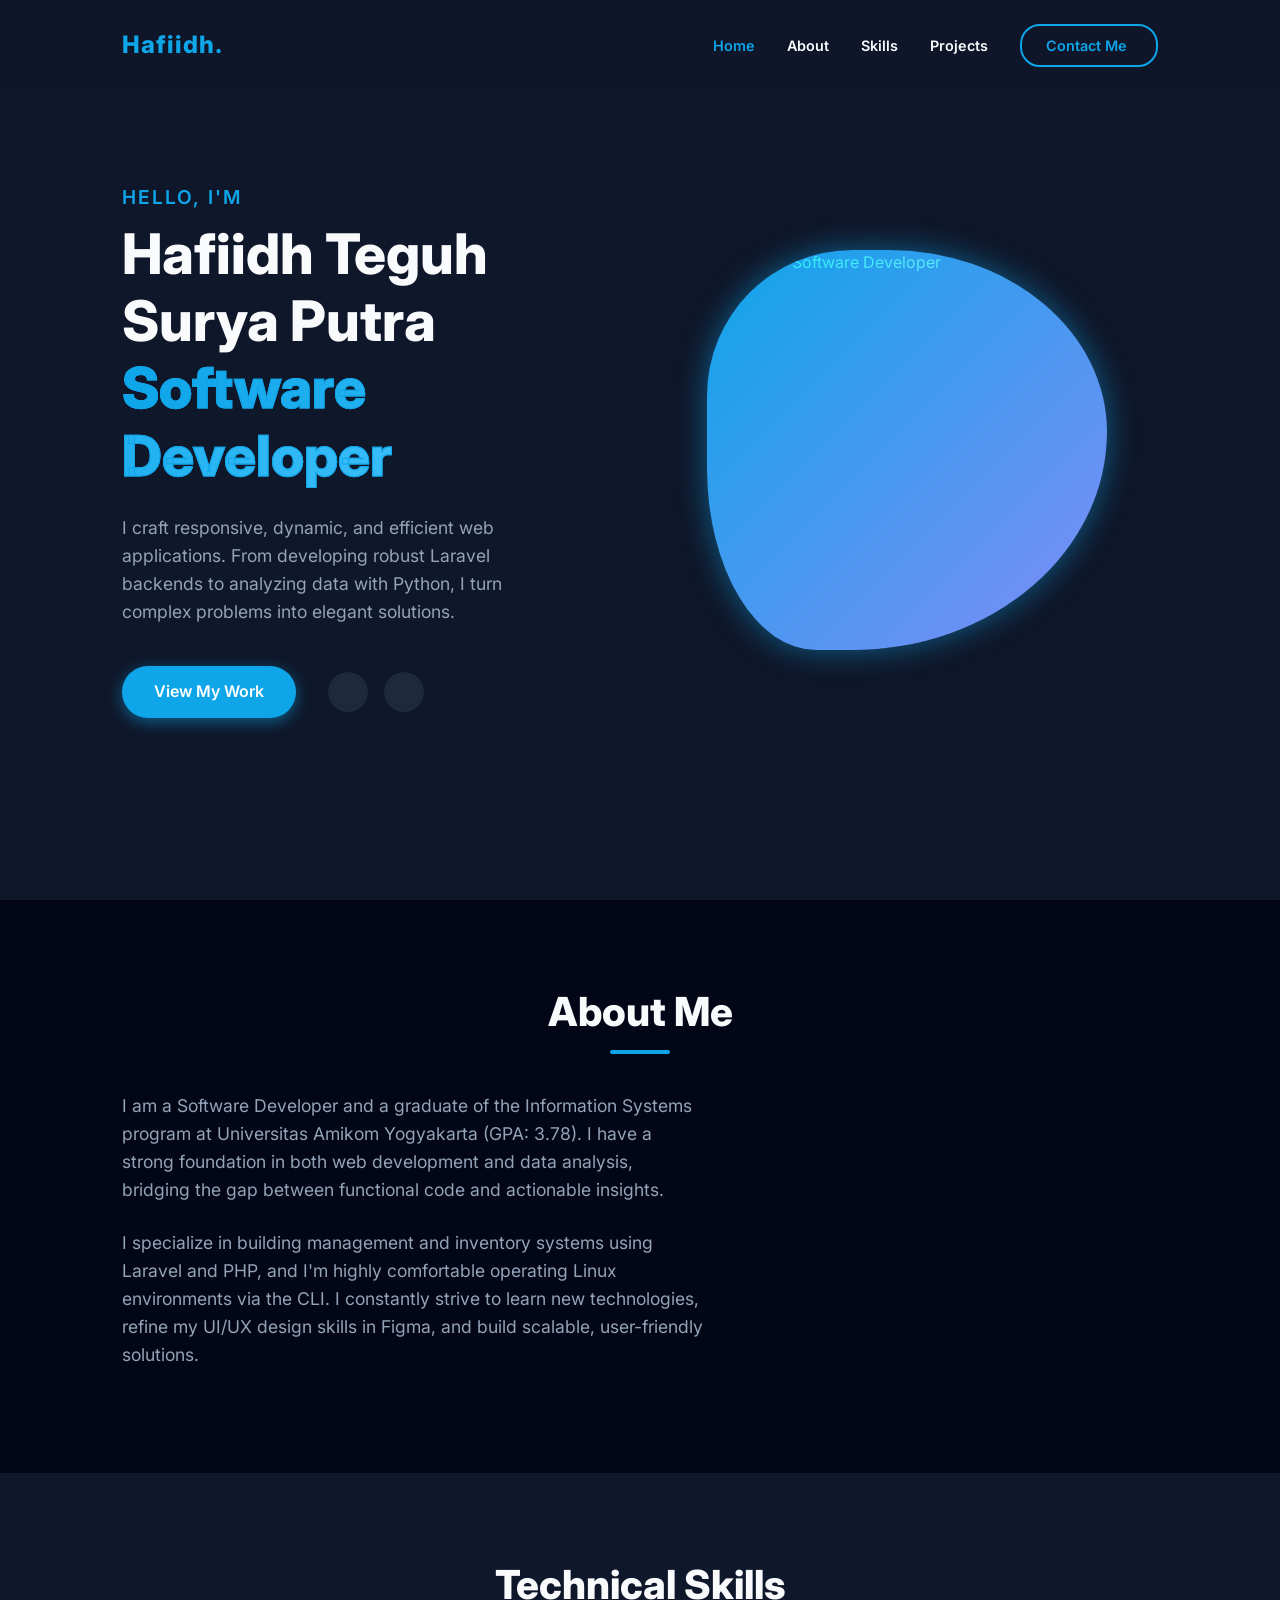
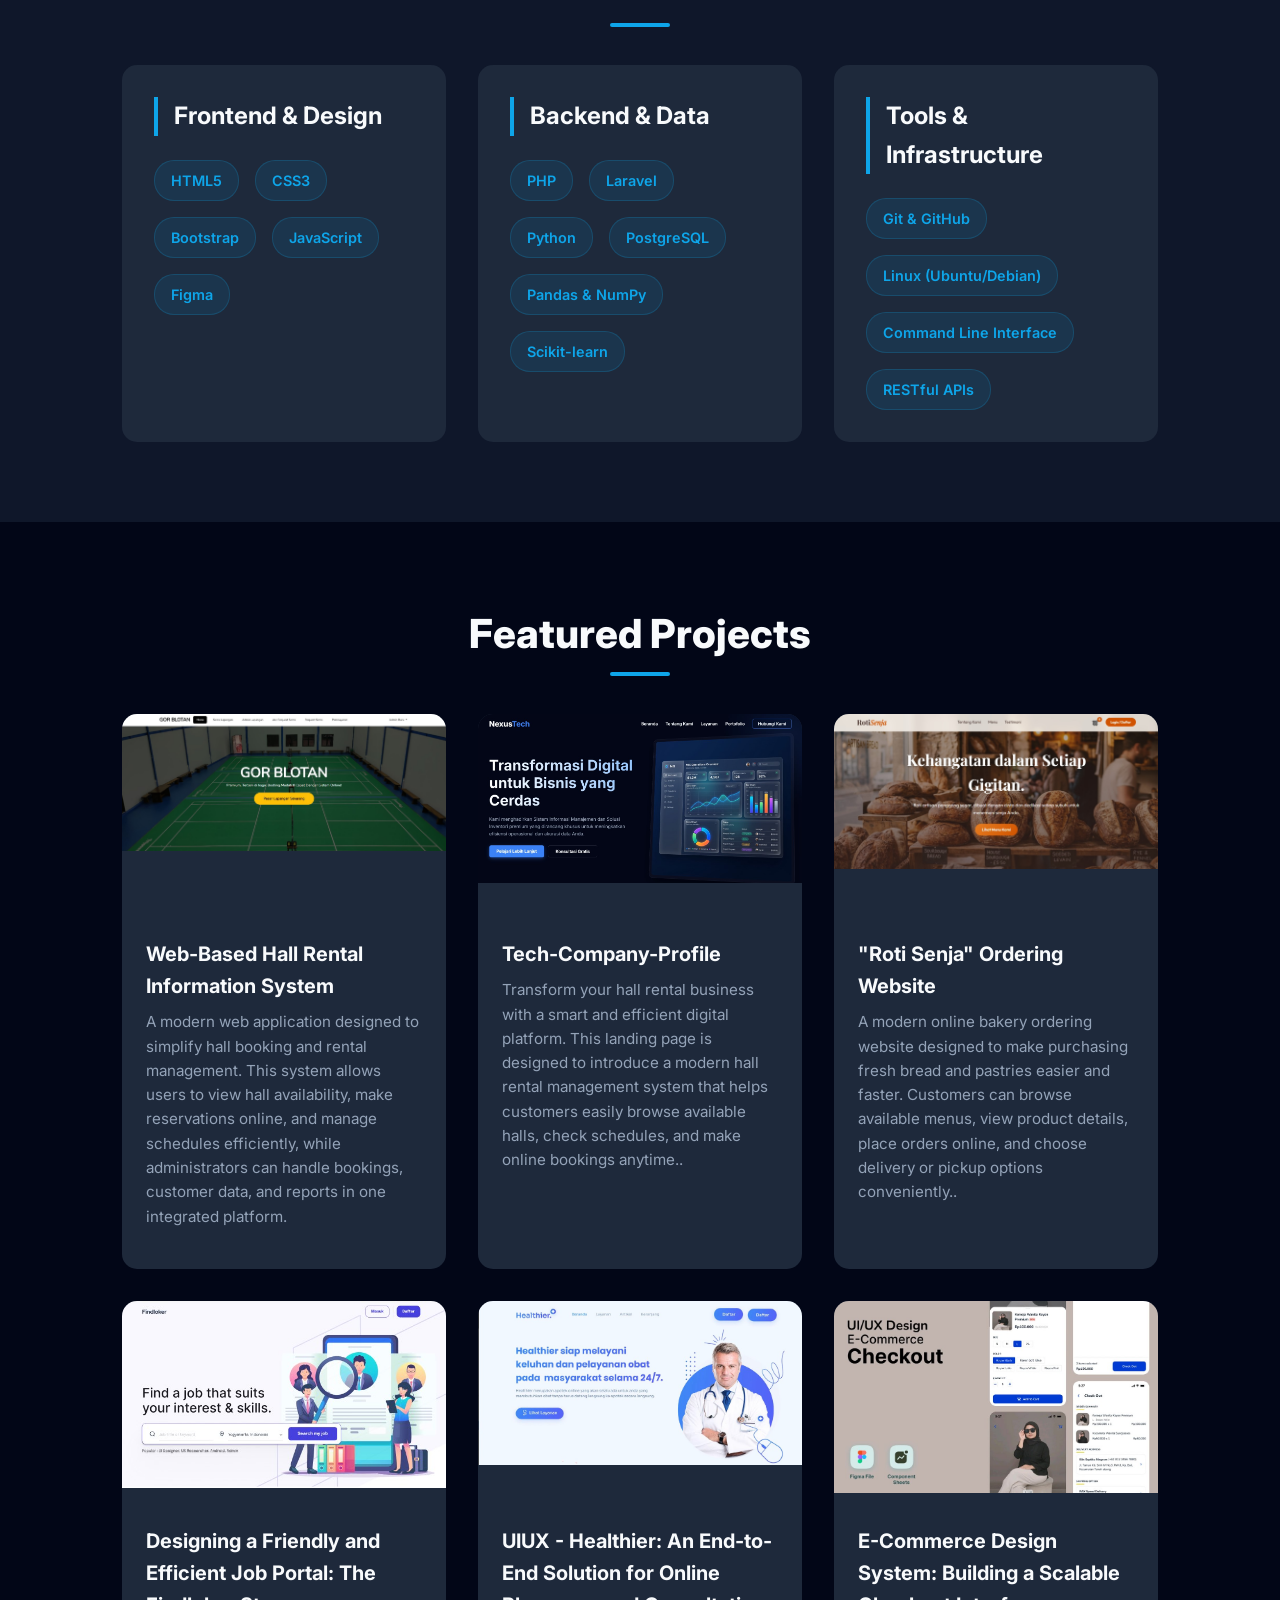
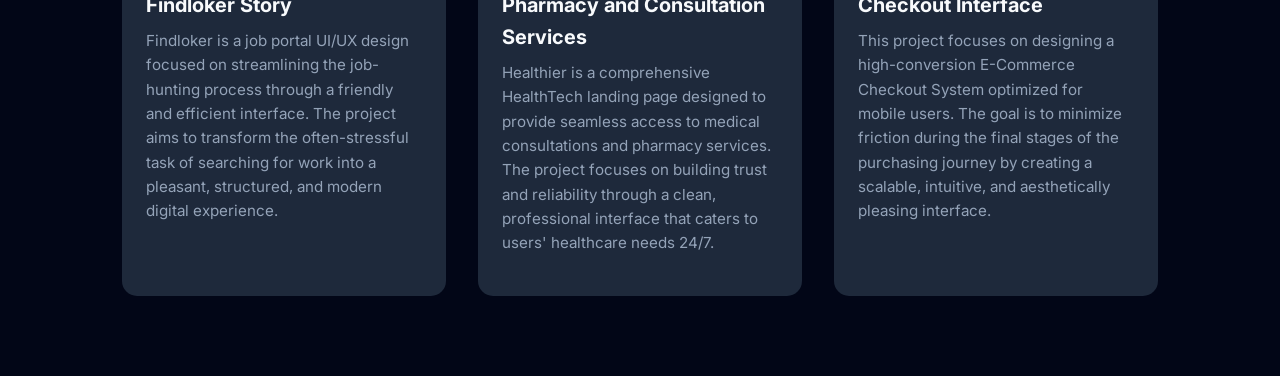
==== index.html @ dd293463 "Initial commit" ====
<!DOCTYPE html>
<html lang="en">
<head>
    <meta charset="UTF-8">
    <meta name="viewport" content="width=device-width, initial-scale=1.0">
    <title>Hafiidh Teguh Surya Putra | Software Developer Portfolio</title>
    <meta name="description" content="Portfolio of Hafiidh, a Software Developer specializing in Laravel, Python, and modern web development.">
    <link rel="preconnect" href="https://fonts.googleapis.com">
    <link rel="preconnect" href="https://fonts.gstatic.com" crossorigin>
    <link href="https://fonts.googleapis.com/css2?family=Inter:wght@300;400;600;800&display=swap" rel="stylesheet">
    <link rel="stylesheet" href="style.css">
    <script src="https://kit.fontawesome.com/a076d05399.js" crossorigin="anonymous"></script>
</head>
<body>
    <header class="header">
        <nav class="nav container">
            <a href="#" class="nav-logo">Hafiidh.</a>
            <ul class="nav-menu">
                <li><a href="#home" class="nav-link active">Home</a></li>
                <li><a href="#about" class="nav-link">About</a></li>
                <li><a href="#skills" class="nav-link">Skills</a></li>
                <li><a href="#projects" class="nav-link">Projects</a></li>
                <a href="https://wa.me/6281227630258" target="_blank" class="nav-link btn-contact">
                        Contact Me <i class="fab fa-whatsapp" style="margin-left: 5px;"></i>
                    </a>
            </ul>
        </nav>
    </header>

    <main>
        <section class="hero section" id="home">
            <div class="container hero-container">
                <div class="hero-content">
                    <span class="hero-subtitle">Hello, I'm</span>
                    <h1 class="hero-title">Hafiidh Teguh Surya Putra<br><span class="highlight">Software Developer</span></h1>
                    <p class="hero-description">
                        I craft responsive, dynamic, and efficient web applications. 
                        From developing robust Laravel backends to analyzing data with Python, I turn complex problems into elegant solutions.
                    </p>
                    <div class="hero-cta">
                        <a href="#projects" class="btn btn-primary">View My Work</a>
                        <div class="social-links">
                            <a href="https://github.com/teguh014" target="_blank" aria-label="GitHub"><i class="fab fa-github"></i></a>
                            <a href="#" target="_blank" aria-label="LinkedIn"><i class="fab fa-linkedin"></i></a>
                        </div>
                    </div>
                </div>
                <div class="hero-image">
                    <div class="blob-shape">
                        <img src="https://images.unsplash.com/photo-1549692520-acc6669e2f0c?q=80&w=600&auto=format&fit=crop" alt="Hafiidh - Software Developer" />
                    </div>
                </div>
            </div>
        </section>

        <section class="about section" id="about">
            <div class="container">
                <h2 class="section-title">About Me</h2>
                <div class="about-content">
                    <div class="about-text">
                        <p>
                            I am a Software Developer and a graduate of the Information Systems program at Universitas Amikom Yogyakarta (GPA: 3.78). I have a strong foundation in both web development and data analysis, bridging the gap between functional code and actionable insights.
                        </p>
                        <p>
                            I specialize in building management and inventory systems using Laravel and PHP, and I'm highly comfortable operating Linux environments via the CLI. I constantly strive to learn new technologies, refine my UI/UX design skills in Figma, and build scalable, user-friendly solutions.
                        </p>
                    </div>
                </div>
            </div>
        </section>

        <section class="skills section" id="skills">
            <div class="container">
                <h2 class="section-title">Technical Skills</h2>
                <div class="skills-grid">
                    <div class="skill-category">
                        <h3 class="skill-category-title">Frontend & Design</h3>
                        <div class="skill-items">
                            <span class="skill-tag">HTML5</span>
                            <span class="skill-tag">CSS3</span>
                            <span class="skill-tag">Bootstrap</span>
                            <span class="skill-tag">JavaScript</span>
                            <span class="skill-tag">Figma</span>
                        </div>
                    </div>
                    <div class="skill-category">
                        <h3 class="skill-category-title">Backend & Data</h3>
                        <div class="skill-items">
                            <span class="skill-tag">PHP</span>
                            <span class="skill-tag">Laravel</span>
                            <span class="skill-tag">Python</span>
                            <span class="skill-tag">PostgreSQL</span>
                            <span class="skill-tag">Pandas & NumPy</span>
                            <span class="skill-tag">Scikit-learn</span>
                        </div>
                    </div>
                    <div class="skill-category">
                        <h3 class="skill-category-title">Tools & Infrastructure</h3>
                        <div class="skill-items">
                            <span class="skill-tag">Git & GitHub</span>
                            <span class="skill-tag">Linux (Ubuntu/Debian)</span>
                            <span class="skill-tag">Command Line Interface</span>
                            <span class="skill-tag">RESTful APIs</span>
                        </div>
                    </div>
                </div>
            </div>
        </section>

        <section class="projects section" id="projects">
            <div class="container">
                <h2 class="section-title">Featured Projects</h2>
                <div class="projects-grid">
                    <article class="project-card">
                        <div class="project-img-wrapper">
                            <img src="assets/images/1.jpg" alt="Hafiidh - Web Programmer" />
                            <div class="project-overlay">
                                <a href="https://github.com/teguh014/SewaLapangan.git" target="_blank" class="btn btn-sm btn-outline">GitHub</a>
                            </div>
                        </div>
                        <div class="project-info">
                            <h3 class="project-title">Web-Based Hall Rental Information System</h3>
                            <p class="project-description">A modern web application designed to simplify hall booking and rental management. 
                                This system allows users to view hall availability, make reservations online, and manage schedules efficiently, 
                                while administrators can handle bookings, customer data, and reports in one integrated platform.</p>
                            
                        </div>
                    </article>
                    
                    <article class="project-card">
                        <div class="project-img-wrapper">
                            <img src="assets/images/2.jpg" alt="Hafiidh - Web Programmer" />
                            <div class="project-overlay">
                                <a href="https://github.com/teguh014/tech-company-profile.git" target="_blank" class="btn btn-sm btn-outline">GitHub</a>
                            </div>
                        </div>
                        <div class="project-info">
                            <h3 class="project-title">Tech-Company-Profile </h3>
                            <p class="project-description">Transform your hall rental business with a smart and efficient digital platform. 
                                This landing page is designed to introduce a modern hall rental management system that helps customers easily browse available halls, 
                                check schedules, and make online bookings anytime..</p>
                            
                        </div>
                    </article>

                    <article class="project-card">
                        <div class="project-img-wrapper">
                            <img src="assets/images/3.jpg" alt="Hafiidh - Web Programmer" />
                            <div class="project-overlay">
                                <a href="https://github.com/teguh014/roti-senja.git" target="_blank" class="btn btn-sm btn-outline">GitHub</a>
                            </div>
                        </div>
                        <div class="project-info">
                            <h3 class="project-title">"Roti Senja" Ordering Website</h3>
                            <p class="project-description">A modern online bakery ordering website designed to make purchasing 
                                fresh bread and pastries easier and faster. Customers can browse available menus, view product details, 
                                place orders online, and choose delivery or pickup options conveniently..</p>
                
                        </div>
                    </article>

                    <article class="project-card">
                        <div class="project-img-wrapper">
                            <img src="assets/images/4.jpg" alt="Hafiidh - Web Programmer" />
                            <div class="project-overlay">
                                <a href="https://www.behance.net/gallery/230503171/FINDLOKER-Web-App-UI-KIT/modules/1321354017" target="_blank" class="btn btn-sm btn-outline">BEHANCE</a>
                            </div>
                        </div>
                        <div class="project-info">
                            <h3 class="project-title">Designing a Friendly and Efficient Job Portal: The Findloker Story</h3>
                            <p class="project-description">Findloker is a job portal UI/UX design focused on streamlining the 
                                job-hunting process through a friendly and efficient interface. The project aims to transform 
                                the often-stressful task of searching for work into a pleasant, structured, and modern digital 
                                experience.</p>
                            
                        </div>
                    </article>

                    <article class="project-card">
                        <div class="project-img-wrapper">
                            <img src="assets/images/5.jpg" alt="Hafiidh - Web Programmer" />
                            <div class="project-overlay">
                                <a href="https://www.behance.net/gallery/230504215/HEALTHIER-UI-DESIGN" target="_blank" class="btn btn-sm btn-outline">BEHANCE</a>
                            </div>
                        </div>
                        <div class="project-info">
                            <h3 class="project-title">UIUX - Healthier: An End-to-End Solution for Online Pharmacy and Consultation Services</h3>
                            <p class="project-description">Healthier is a comprehensive HealthTech landing page designed to provide seamless access 
                                to medical consultations and pharmacy services. The project focuses on building trust and reliability through a clean, 
                                professional interface that caters to users' healthcare needs 24/7.</p>
                            
                        </div>
                    </article>

                    <article class="project-card">
                        <div class="project-img-wrapper">
                            <img src="assets/images/6.jpg" alt="Hafiidh - Web Programmer" />
                            <div class="project-overlay">
                                <a href="https://www.behance.net/gallery/192630683/UIUX-Design-E-Commerce-Checkout" target="_blank" class="btn btn-sm btn-outline">BEHANCE</a>
                            </div>
                        </div>
                        <div class="project-info">
                            <h3 class="project-title">E-Commerce Design System: Building a Scalable Checkout Interface</h3>
                            <p class="project-description">This project focuses on designing a high-conversion E-Commerce 
                                Checkout System optimized for mobile users. The goal is to minimize friction during the final
                                stages of the purchasing journey by creating a scalable, intuitive, and aesthetically pleasing 
                                interface.</p>
                            
                        </div>
                    </article>
                </div>
            </div>
        </section>

       
    <script src="script.js"></script>
</body>
</html>
---- style.css ----
/* --- CSS Variables --- */
:root {
    --bg-dark: #0f172a;
    --bg-darker: #020617;
    --bg-card: #1e293b;
    --text-primary: #f8fafc;
    --text-secondary: #94a3b8;
    --accent-color: #0ea5e9;
    --accent-hover: #0284c7;
    --accent-glow: rgba(14, 165, 233, 0.5);
    
    --font-main: 'Inter', sans-serif;
    
    --transition: all 0.3s ease;
    --container-width: 1100px;
}

/* --- Base Styles --- */
* {
    margin: 0;
    padding: 0;
    box-sizing: border-box;
}

html {
    scroll-behavior: smooth;
}

body {
    font-family: var(--font-main);
    background-color: var(--bg-dark);
    color: var(--text-primary);
    line-height: 1.6;
    overflow-x: hidden;
}

ul {
    list-style: none;
}

a {
    text-decoration: none;
    color: inherit;
    transition: var(--transition);
}

img {
    max-width: 100%;
    height: auto;
    display: block;
}

.container {
    max-width: var(--container-width);
    margin: 0 auto;
    padding: 0 2rem;
}

.section {
    padding: 5rem 0;
}

.section-title {
    font-size: 2.5rem;
    font-weight: 800;
    text-align: center;
    margin-bottom: 3rem;
    position: relative;
}

.section-title::after {
    content: '';
    position: absolute;
    bottom: -10px;
    left: 50%;
    transform: translateX(-50%);
    width: 60px;
    height: 4px;
    background-color: var(--accent-color);
    border-radius: 2px;
}

/* --- Buttons --- */
.btn {
    display: inline-block;
    padding: 0.8rem 2rem;
    border-radius: 30px;
    font-weight: 600;
    cursor: pointer;
    transition: var(--transition);
    border: none;
    outline: none;
    text-align: center;
}

.btn-primary {
    background-color: var(--accent-color);
    color: #fff;
    box-shadow: 0 4px 15px var(--accent-glow);
}

.btn-primary:hover {
    background-color: var(--accent-hover);
    transform: translateY(-2px);
    box-shadow: 0 6px 20px var(--accent-glow);
}

.btn-outline {
    background-color: transparent;
    border: 2px solid var(--accent-color);
    color: var(--accent-color);
}

.btn-outline:hover {
    background-color: var(--accent-color);
    color: #fff;
}

.btn-block {
    display: block;
    width: 100%;
}

/* --- Header & Navigation --- */
.header {
    position: fixed;
    top: 0;
    left: 0;
    width: 100%;
    background-color: rgba(15, 23, 42, 0.8);
    backdrop-filter: blur(10px);
    -webkit-backdrop-filter: blur(10px);
    z-index: 1000;
    padding: 1.5rem 0;
    transition: var(--transition);
}

.header.scrolled {
    padding: 1rem 0;
    box-shadow: 0 2px 10px rgba(0,0,0,0.3);
}

.nav {
    display: flex;
    justify-content: space-between;
    align-items: center;
}

.nav-logo {
    font-size: 1.5rem;
    font-weight: 800;
    color: var(--accent-color);
    letter-spacing: 1px;
}

.nav-menu {
    display: flex;
    gap: 2rem;
    align-items: center;
}

.nav-link {
    font-weight: 600;
    font-size: 0.9rem;
    position: relative;
}

.nav-link:hover, .nav-link.active {
    color: var(--accent-color);
}

.btn-contact {
    padding: 0.5rem 1.5rem;
    border: 2px solid var(--accent-color);
    border-radius: 20px;
    color: var(--accent-color);
}

.btn-contact:hover {
    background-color: var(--accent-color);
    color: #fff;
}

/* --- Hero Section --- */
.hero {
    min-height: 100vh;
    display: flex;
    align-items: center;
    padding-top: 5rem;
}

.hero-container {
    display: grid;
    grid-template-columns: 1fr 1fr;
    gap: 2rem;
    align-items: center;
}

.hero-subtitle {
    color: var(--accent-color);
    font-weight: 600;
    font-size: 1.2rem;
    letter-spacing: 2px;
    text-transform: uppercase;
    display: block;
    margin-bottom: 0.5rem;
}

.hero-title {
    font-size: 3.5rem;
    font-weight: 800;
    line-height: 1.2;
    margin-bottom: 1.5rem;
}

.hero-title .highlight {
    color: transparent;
    -webkit-text-stroke: 1px var(--accent-color);
    background: linear-gradient(90deg, var(--accent-color), #38bdf8);
    -webkit-background-clip: text;
    background-clip: text;
}

.hero-description {
    color: var(--text-secondary);
    font-size: 1.1rem;
    margin-bottom: 2.5rem;
    max-width: 450px;
}

.hero-cta {
    display: flex;
    align-items: center;
    gap: 2rem;
}

.social-links {
    display: flex;
    gap: 1rem;
}

.social-links a {
    display: flex;
    align-items: center;
    justify-content: center;
    width: 40px;
    height: 40px;
    border-radius: 50%;
    background-color: var(--bg-card);
    color: var(--text-primary);
    font-size: 1.2rem;
}

.social-links a:hover {
    background-color: var(--accent-color);
    color: #fff;
    transform: translateY(-3px);
}

.hero-image {
    display: flex;
    justify-content: center;
}

.blob-shape {
    width: 400px;
    height: 400px;
    background: linear-gradient(135deg, var(--accent-color), #818cf8);
    border-radius: 40% 60% 70% 30% / 40% 50% 60% 50%;
    overflow: hidden;
    animation: morph 8s ease-in-out infinite;
    display: flex;
    align-items: center;
    justify-content: center;
    box-shadow: 0 0 30px var(--accent-glow);
}

.blob-shape img {
    width: 100%;
    height: 100%;
    object-fit: cover;
    mix-blend-mode: overlay;
    opacity: 0.8;
}

@keyframes morph {
    0%, 100% {
        border-radius: 40% 60% 70% 30% / 40% 50% 60% 50%;
    }
    34% {
        border-radius: 70% 30% 50% 50% / 30% 30% 70% 70%;
    }
    67% {
        border-radius: 100% 60% 60% 100% / 100% 100% 60% 60%;
    }
}

/* --- About Section --- */
.about {
    background-color: var(--bg-darker);
}

.about-content {
    display: grid;
    grid-template-columns: 3fr 2fr;
    gap: 4rem;
    align-items: center;
}

.about-text p {
    color: var(--text-secondary);
    margin-bottom: 1.5rem;
    font-size: 1.1rem;
}

.about-stats {
    display: flex;
    gap: 2rem;
}

.stat-box {
    background-color: var(--bg-card);
    padding: 2rem;
    border-radius: 15px;
    text-align: center;
    flex: 1;
    border-bottom: 3px solid var(--accent-color);
    transition: var(--transition);
}

.stat-box:hover {
    transform: translateY(-5px);
}

.stat-number {
    font-size: 2.5rem;
    font-weight: 800;
    color: var(--accent-color);
    margin-bottom: 0.5rem;
}

.stat-text {
    color: var(--text-secondary);
    font-weight: 600;
    text-transform: uppercase;
    font-size: 0.85rem;
    letter-spacing: 1px;
}

/* --- Skills Section --- */
.skills-grid {
    display: grid;
    grid-template-columns: repeat(auto-fit, minmax(300px, 1fr));
    gap: 2rem;
}

.skill-category {
    background-color: var(--bg-card);
    padding: 2rem;
    border-radius: 15px;
}

.skill-category-title {
    font-size: 1.5rem;
    margin-bottom: 1.5rem;
    color: var(--text-primary);
    border-left: 4px solid var(--accent-color);
    padding-left: 1rem;
}

.skill-items {
    display: flex;
    flex-wrap: wrap;
    gap: 1rem;
}

.skill-tag {
    background-color: rgba(14, 165, 233, 0.1);
    color: var(--accent-color);
    padding: 0.5rem 1rem;
    border-radius: 20px;
    font-size: 0.9rem;
    font-weight: 600;
    border: 1px solid rgba(14, 165, 233, 0.2);
}

/* --- Projects Section --- */
.projects {
    background-color: var(--bg-darker);
}

.projects-grid {
    display: grid;
    grid-template-columns: repeat(auto-fit, minmax(320px, 1fr));
    gap: 2rem;
}

.project-card {
    background-color: var(--bg-card);
    border-radius: 15px;
    overflow: hidden;
    transition: var(--transition);
}

.project-card:hover {
    transform: translateY(-10px);
    box-shadow: 0 10px 30px rgba(0,0,0,0.5);
}

.project-img-wrapper {
    position: relative;
    height: 200px;
    overflow: hidden;
}

.project-img {
    width: 100%;
    height: 100%;
    object-fit: cover;
    transition: transform 0.5s ease;
}

.project-card:hover .project-img {
    transform: scale(1.1);
}

.project-overlay {
    position: absolute;
    top: 0;
    left: 0;
    width: 100%;
    height: 100%;
    background-color: rgba(15, 23, 42, 0.8);
    display: flex;
    justify-content: center;
    align-items: center;
    gap: 1rem;
    opacity: 0;
    transition: var(--transition);
}

.project-card:hover .project-overlay {
    opacity: 1;
}

.project-info {
    padding: 1.5rem;
}

.project-title {
    font-size: 1.25rem;
    margin-bottom: 0.5rem;
}

.project-description {
    color: var(--text-secondary);
    font-size: 0.95rem;
    margin-bottom: 1rem;
}

.project-tech {
    display: flex;
    gap: 0.5rem;
    flex-wrap: wrap;
}

.project-tech span {
    font-size: 0.8rem;
    color: var(--text-primary);
    background-color: var(--bg-dark);
    padding: 0.2rem 0.6rem;
    border-radius: 4px;
}

/* --- Contact Section --- */
.contact-container {
    display: grid;
    grid-template-columns: 1fr 1.5fr;
    gap: 4rem;
    background-color: var(--bg-card);
    padding: 3rem;
    border-radius: 20px;
}

.contact-text {
    color: var(--text-secondary);
    margin-bottom: 2rem;
    font-size: 1.1rem;
}

.contact-details {
    display: flex;
    flex-direction: column;
    gap: 1.5rem;
}

.contact-item {
    display: flex;
    align-items: center;
    gap: 1rem;
}

.contact-item i {
    font-size: 1.5rem;
    color: var(--accent-color);
    background-color: rgba(14, 165, 233, 0.1);
    padding: 1rem;
    border-radius: 50%;
}

.contact-form {
    display: flex;
    flex-direction: column;
    gap: 1.5rem;
}

.form-group {
    position: relative;
}

.form-control {
    width: 100%;
    padding: 1rem;
    background-color: var(--bg-dark);
    border: 1px solid rgba(255, 255, 255, 0.1);
    border-radius: 8px;
    color: var(--text-primary);
    font-family: var(--font-main);
    font-size: 1rem;
    transition: var(--transition);
}

.form-control:focus {
    outline: none;
    border-color: var(--accent-color);
    box-shadow: 0 0 0 2px rgba(14, 165, 233, 0.2);
}

textarea.form-control {
    resize: vertical;
}

/* --- Footer --- */
.footer {
    background-color: var(--bg-darker);
    padding: 3rem 0;
    border-top: 1px solid rgba(255,255,255,0.05);
}

.footer-content {
    display: flex;
    justify-content: space-between;
    align-items: center;
    margin-bottom: 2rem;
}

.footer-logo {
    font-size: 1.5rem;
    font-weight: 800;
    color: var(--accent-color);
}

.footer-socials {
    display: flex;
    gap: 1rem;
}

.footer-socials a {
    color: var(--text-secondary);
    font-size: 1.2rem;
}

.footer-socials a:hover {
    color: var(--accent-color);
}

.footer-copyright {
    text-align: center;
    color: var(--text-secondary);
    font-size: 0.9rem;
}

/* --- Responsive Design --- */
@media screen and (max-width: 992px) {
    .hero-container, .about-content, .contact-container {
        grid-template-columns: 1fr;
    }
    
    .hero-image {
        grid-row: 1;
        margin-bottom: 2rem;
    }
    
    .blob-shape {
        width: 300px;
        height: 300px;
    }
    
    .hero-title {
        font-size: 3rem;
    }
}

@media screen and (max-width: 768px) {
    .nav-menu {
        display: none; /* In a real app, implement a hamburger menu */
    }
    
    .hero-title {
        font-size: 2.5rem;
    }
    
    .section {
        padding: 4rem 0;
    }
    
    .contact-container {
        padding: 2rem;
    }
}
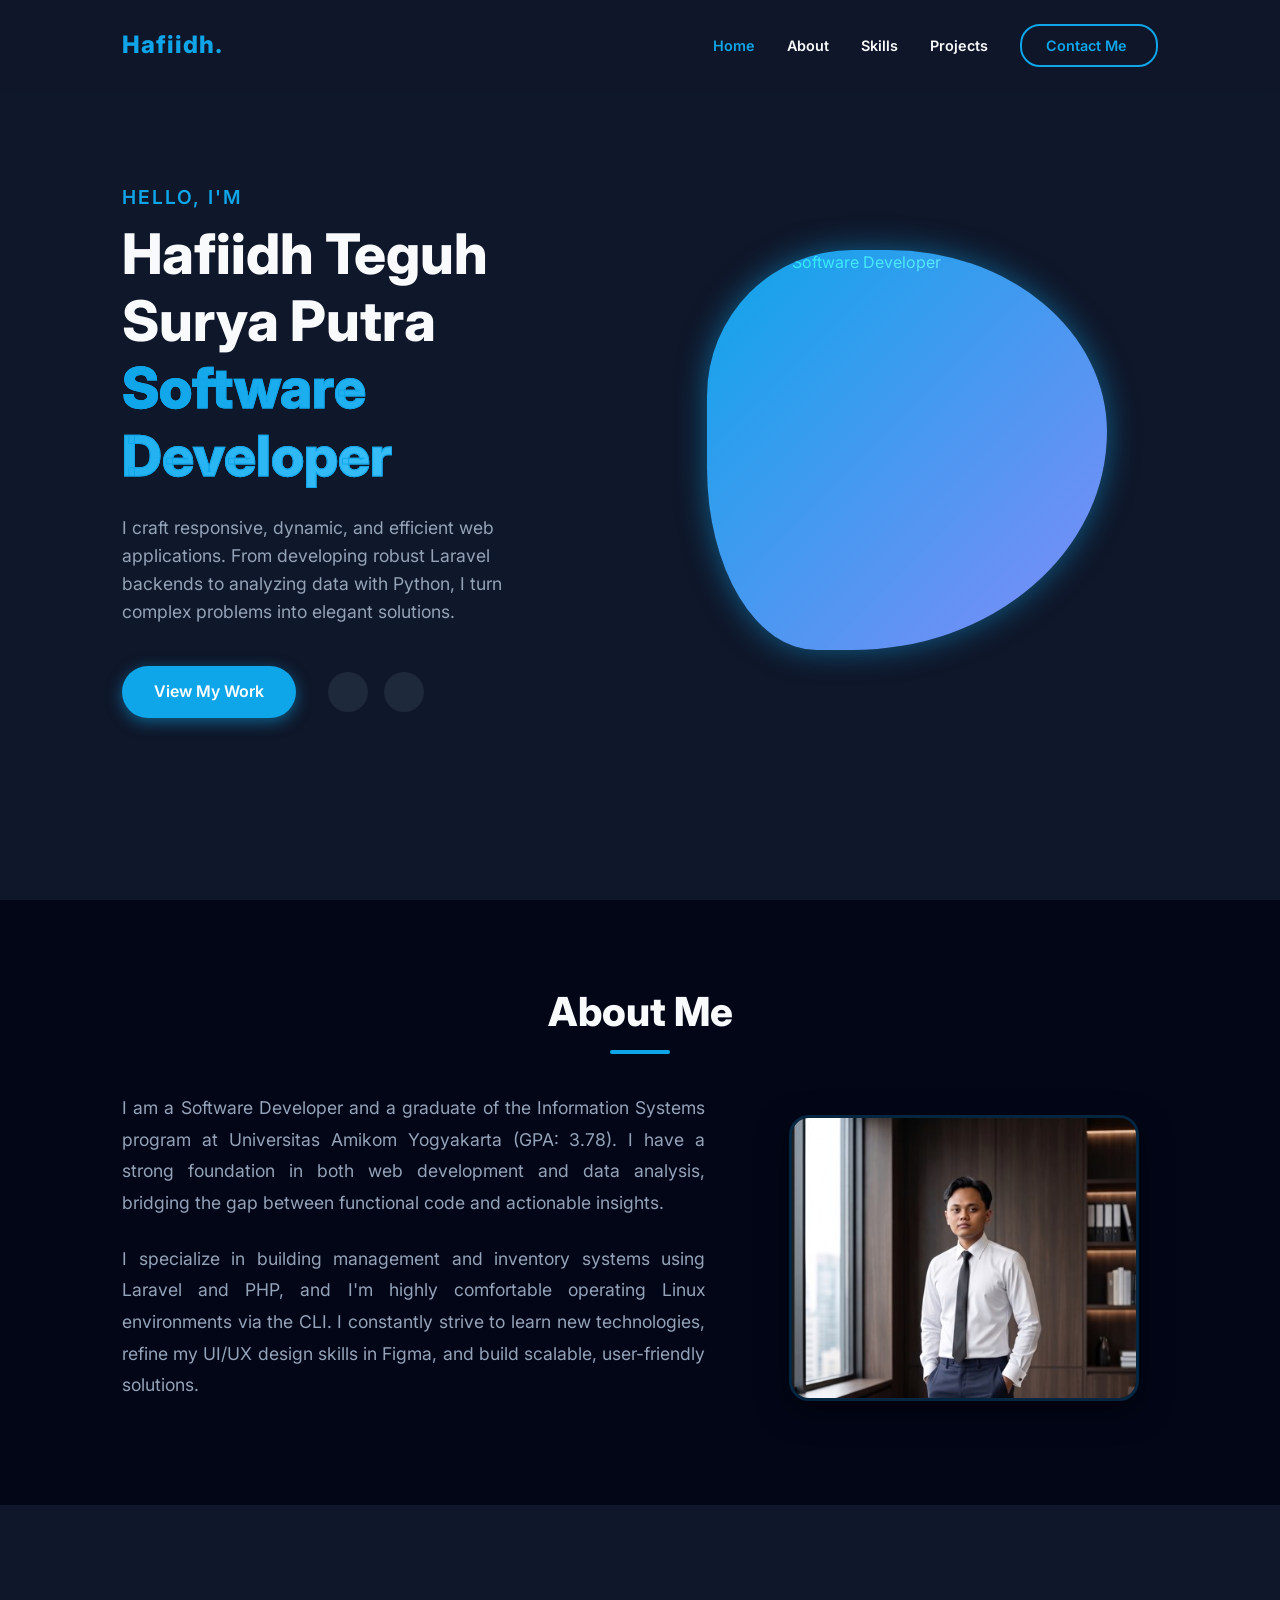
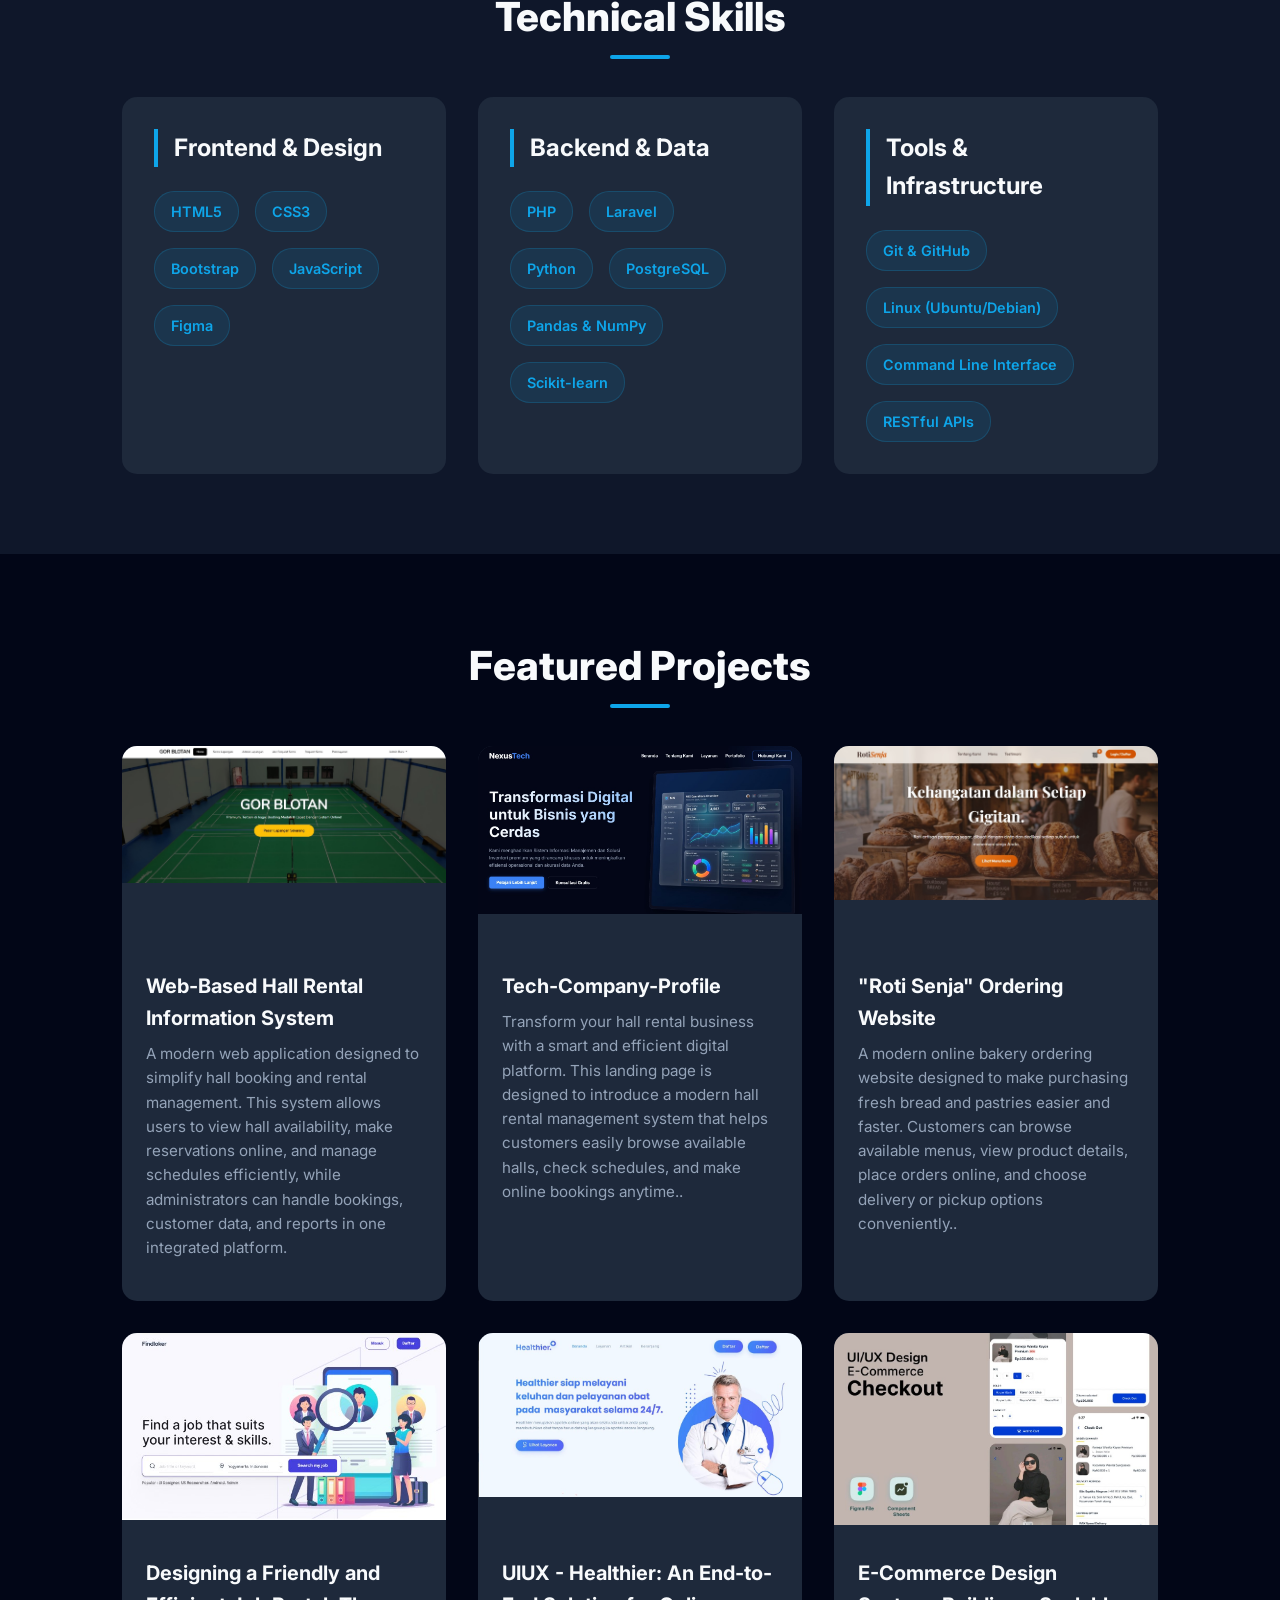
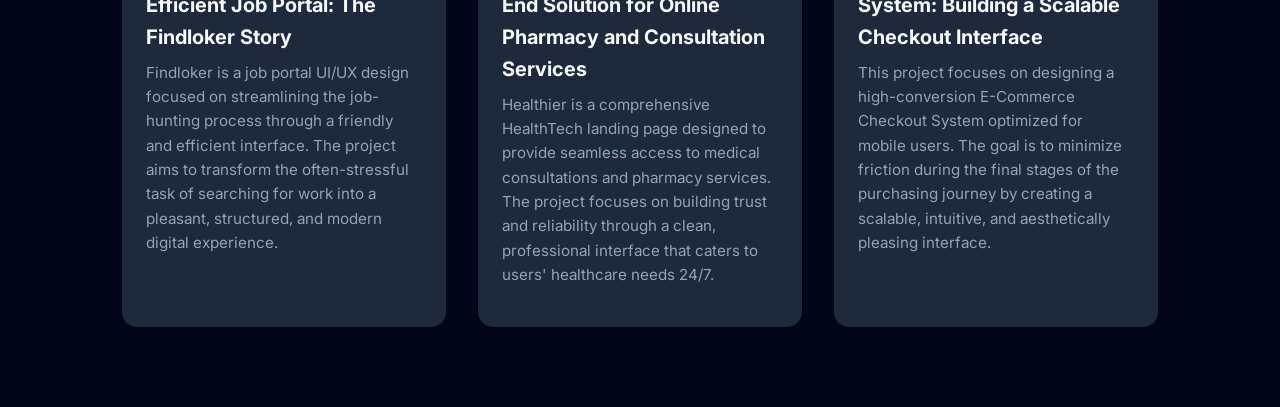
==== commit 1e85fa11: "style: update about me alignment and add photo" ====
--- a/index.html
+++ b/index.html
@@ -65,6 +65,9 @@
                             I specialize in building management and inventory systems using Laravel and PHP, and I'm highly comfortable operating Linux environments via the CLI. I constantly strive to learn new technologies, refine my UI/UX design skills in Figma, and build scalable, user-friendly solutions.
                         </p>
                     </div>
+                    <div class="about-image">
+                        <img src="assets/images/7.jpg" alt="Hafiidh - Web Programmer" class="about-img" />
+                    </div>
                 </div>
             </div>
         </section>
@@ -212,7 +215,21 @@
             </div>
         </section>
 
-       
+    <!-- Project Modal -->
+    <div id="projectModal" class="modal">
+        <div class="modal-content">
+            <span class="close-modal">&times;</span>
+            <div class="modal-body">
+                <img id="modalImage" src="" alt="Project Image" class="modal-img">
+                <div class="modal-info">
+                    <h2 id="modalTitle">Project Title</h2>
+                    <p id="modalDescription">Project Description</p>
+                    <a id="modalLink" href="#" target="_blank" class="btn btn-primary">View Project</a>
+                </div>
+            </div>
+        </div>
+    </div>
+
     <script src="script.js"></script>
 </body>
 </html>
--- a/style.css
+++ b/style.css
@@ -8,9 +8,9 @@
     --accent-color: #0ea5e9;
     --accent-hover: #0284c7;
     --accent-glow: rgba(14, 165, 233, 0.5);
-    
+
     --font-main: 'Inter', sans-serif;
-    
+
     --transition: all 0.3s ease;
     --container-width: 1100px;
 }
@@ -137,7 +137,7 @@
 
 .header.scrolled {
     padding: 1rem 0;
-    box-shadow: 0 2px 10px rgba(0,0,0,0.3);
+    box-shadow: 0 2px 10px rgba(0, 0, 0, 0.3);
 }
 
 .nav {
@@ -165,7 +165,8 @@
     position: relative;
 }
 
-.nav-link:hover, .nav-link.active {
+.nav-link:hover,
+.nav-link.active {
     color: var(--accent-color);
 }
 
@@ -284,12 +285,16 @@
 }
 
 @keyframes morph {
-    0%, 100% {
+
+    0%,
+    100% {
         border-radius: 40% 60% 70% 30% / 40% 50% 60% 50%;
     }
+
     34% {
         border-radius: 70% 30% 50% 50% / 30% 30% 70% 70%;
     }
+
     67% {
         border-radius: 100% 60% 60% 100% / 100% 100% 60% 60%;
     }
@@ -308,9 +313,36 @@
 }
 
 .about-text p {
+    text-align: justify;
+    /* Membuat teks rata kanan-kiri */
+    text-justify: inter-word;
+    /* Mengatur spasi antar kata agar lebih rapi */
+    line-height: 1.8;
+    /* Menambah sedikit spasi antar baris agar lebih enak dibaca */
     color: var(--text-secondary);
     margin-bottom: 1.5rem;
     font-size: 1.1rem;
+}
+
+.about-image {
+    display: flex;
+    justify-content: center;
+    position: relative;
+}
+
+.about-img {
+    width: 100%;
+    max-width: 350px;
+    border-radius: 20px;
+    box-shadow: 0 10px 30px rgba(0, 0, 0, 0.5);
+    border: 3px solid rgba(14, 165, 233, 0.2);
+    transition: var(--transition);
+}
+
+.about-img:hover {
+    transform: translateY(-5px);
+    box-shadow: 0 15px 40px rgba(14, 165, 233, 0.3);
+    border-color: var(--accent-color);
 }
 
 .about-stats {
@@ -404,7 +436,7 @@
 
 .project-card:hover {
     transform: translateY(-10px);
-    box-shadow: 0 10px 30px rgba(0,0,0,0.5);
+    box-shadow: 0 10px 30px rgba(0, 0, 0, 0.5);
 }
 
 .project-img-wrapper {
@@ -544,7 +576,7 @@
 .footer {
     background-color: var(--bg-darker);
     padding: 3rem 0;
-    border-top: 1px solid rgba(255,255,255,0.05);
+    border-top: 1px solid rgba(255, 255, 255, 0.05);
 }
 
 .footer-content {
@@ -580,22 +612,129 @@
     font-size: 0.9rem;
 }
 
+/* --- Modal Styles --- */
+.modal {
+    display: none;
+    position: fixed;
+    z-index: 2000;
+    left: 0;
+    top: 0;
+    width: 100%;
+    height: 100%;
+    overflow: auto;
+    background-color: rgba(2, 6, 23, 0.9);
+    backdrop-filter: blur(5px);
+    opacity: 0;
+    transition: opacity 0.3s ease;
+}
+
+.modal.show {
+    display: flex;
+    justify-content: center;
+    align-items: center;
+    opacity: 1;
+}
+
+.modal-content {
+    background-color: var(--bg-card);
+    margin: auto;
+    padding: 2rem;
+    border: 1px solid rgba(255, 255, 255, 0.1);
+    width: 90%;
+    max-width: 800px;
+    border-radius: 20px;
+    position: relative;
+    transform: translateY(-50px);
+    transition: transform 0.3s ease;
+    box-shadow: 0 25px 50px -12px rgba(0, 0, 0, 0.5);
+}
+
+.modal.show .modal-content {
+    transform: translateY(0);
+}
+
+.close-modal {
+    color: var(--text-secondary);
+    position: absolute;
+    top: 1rem;
+    right: 1.5rem;
+    font-size: 2rem;
+    font-weight: bold;
+    cursor: pointer;
+    transition: var(--transition);
+}
+
+.close-modal:hover,
+.close-modal:focus {
+    color: var(--accent-color);
+    text-decoration: none;
+}
+
+.modal-body {
+    display: flex;
+    flex-direction: column;
+    gap: 2rem;
+    margin-top: 1rem;
+}
+
+.modal-img {
+    width: 100%;
+    max-height: 400px;
+    object-fit: cover;
+    border-radius: 10px;
+}
+
+.modal-info {
+    display: flex;
+    flex-direction: column;
+    gap: 1rem;
+}
+
+.modal-info h2 {
+    font-size: 1.8rem;
+    color: var(--text-primary);
+}
+
+.modal-info p {
+    color: var(--text-secondary);
+    font-size: 1.05rem;
+    line-height: 1.6;
+}
+
+@media screen and (min-width: 768px) {
+    .modal-body {
+        flex-direction: row;
+        align-items: flex-start;
+    }
+
+    .modal-img {
+        width: 50%;
+    }
+
+    .modal-info {
+        width: 50%;
+    }
+}
+
 /* --- Responsive Design --- */
 @media screen and (max-width: 992px) {
-    .hero-container, .about-content, .contact-container {
+
+    .hero-container,
+    .about-content,
+    .contact-container {
         grid-template-columns: 1fr;
     }
-    
+
     .hero-image {
         grid-row: 1;
         margin-bottom: 2rem;
     }
-    
+
     .blob-shape {
         width: 300px;
         height: 300px;
     }
-    
+
     .hero-title {
         font-size: 3rem;
     }
@@ -603,18 +742,19 @@
 
 @media screen and (max-width: 768px) {
     .nav-menu {
-        display: none; /* In a real app, implement a hamburger menu */
-    }
-    
+        display: none;
+        /* In a real app, implement a hamburger menu */
+    }
+
     .hero-title {
         font-size: 2.5rem;
     }
-    
+
     .section {
         padding: 4rem 0;
     }
-    
+
     .contact-container {
         padding: 2rem;
     }
-}
+}
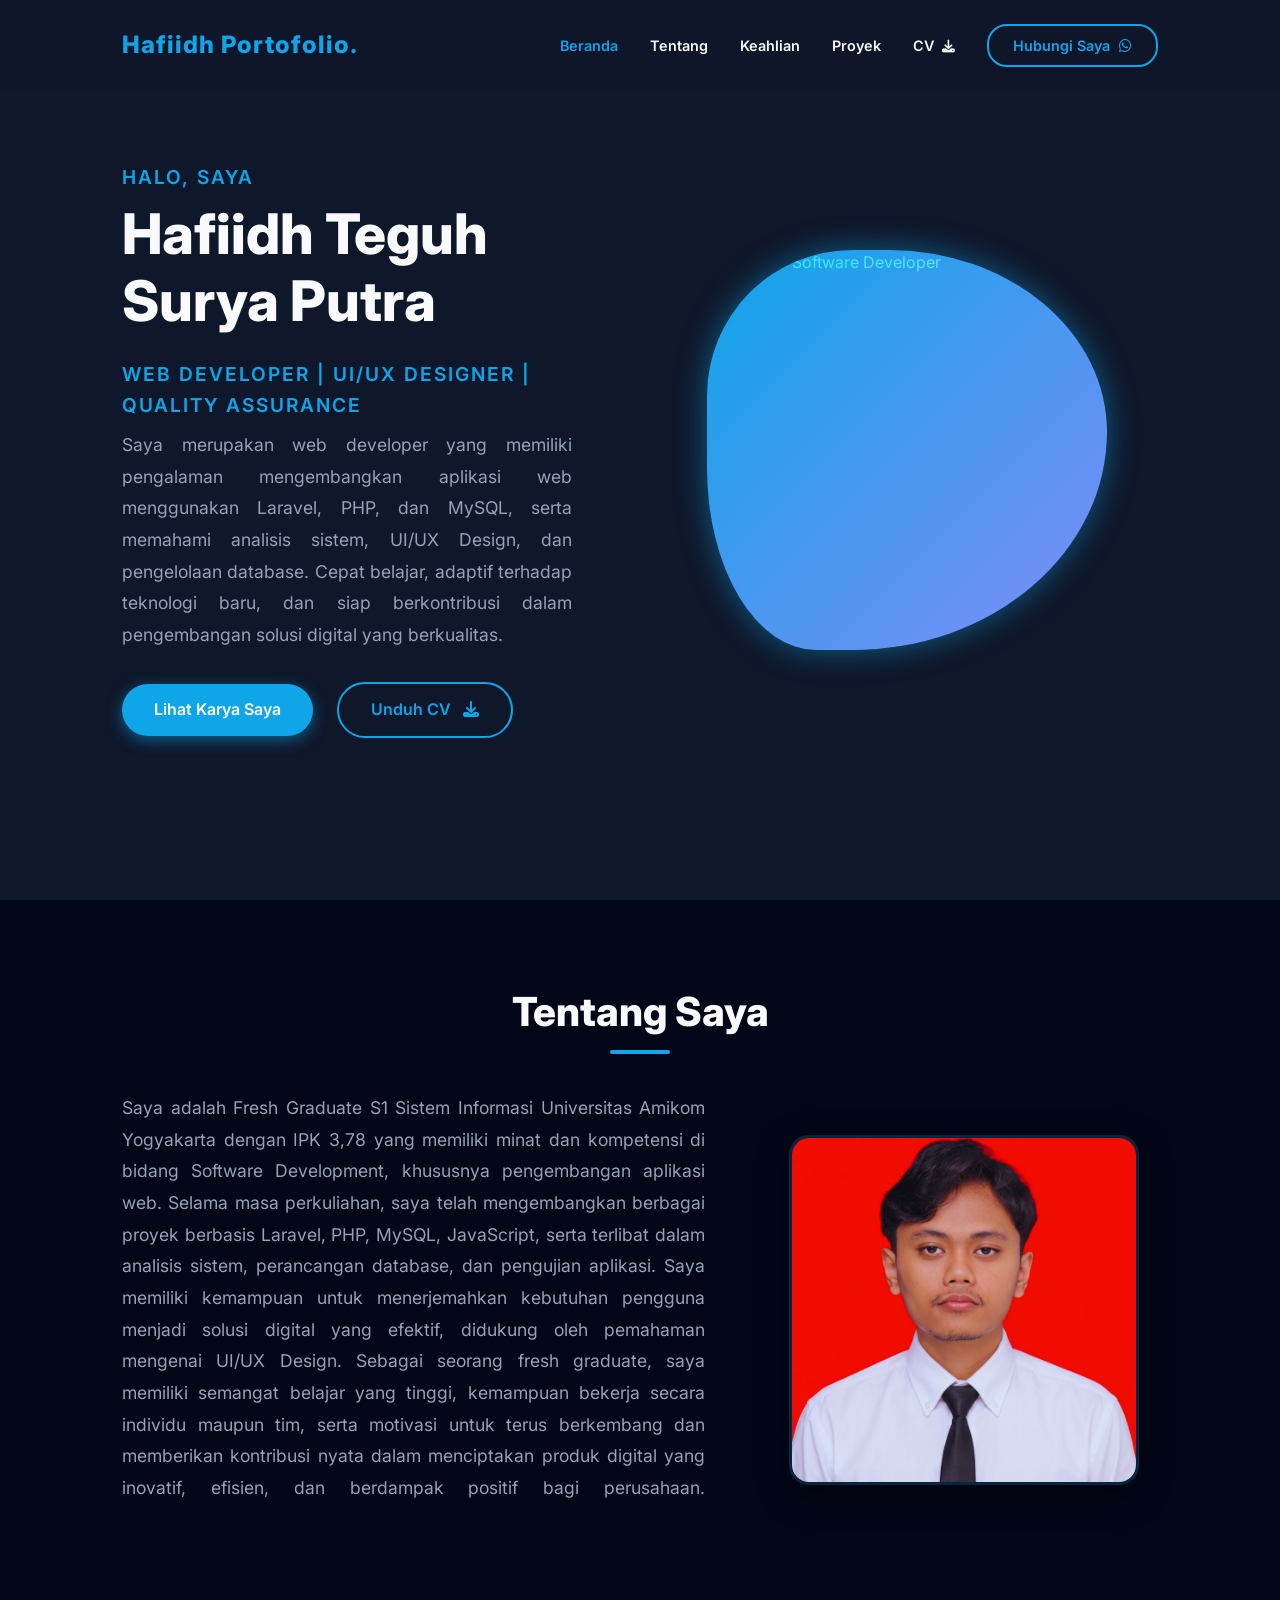
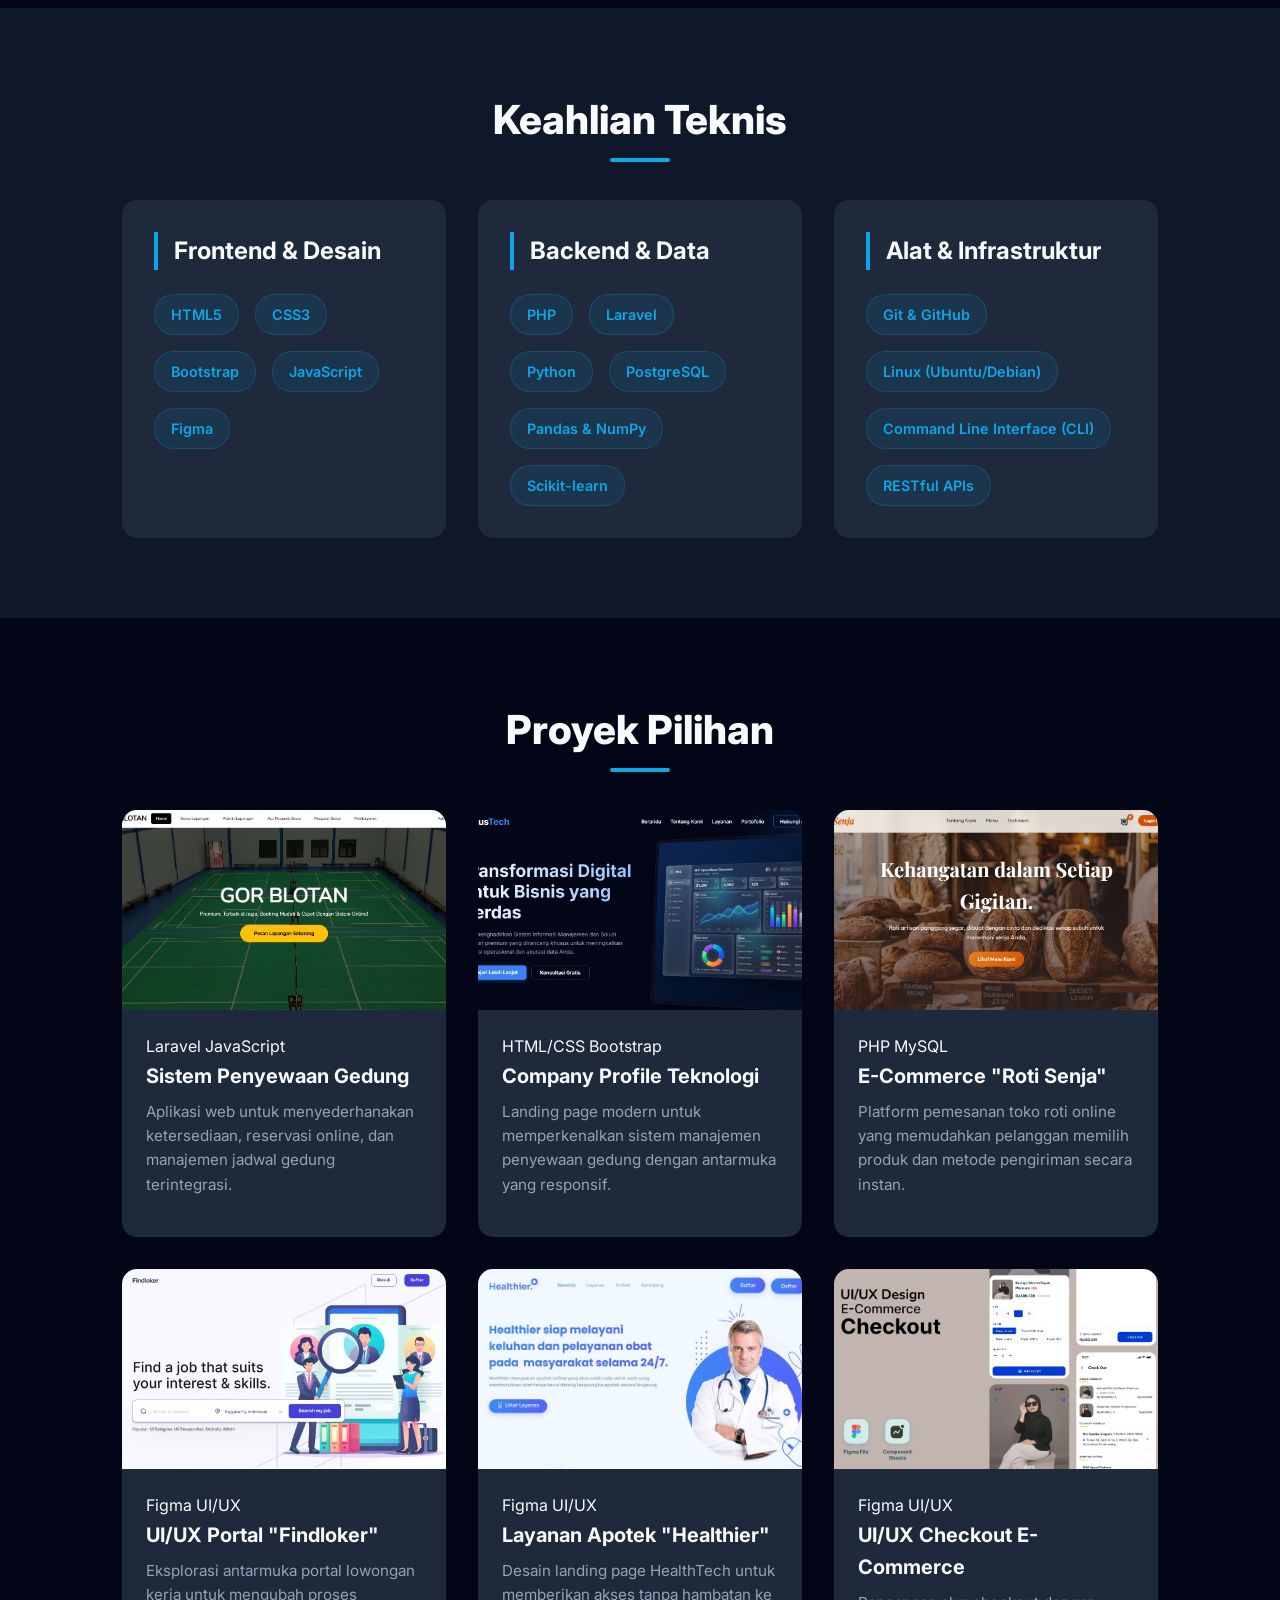
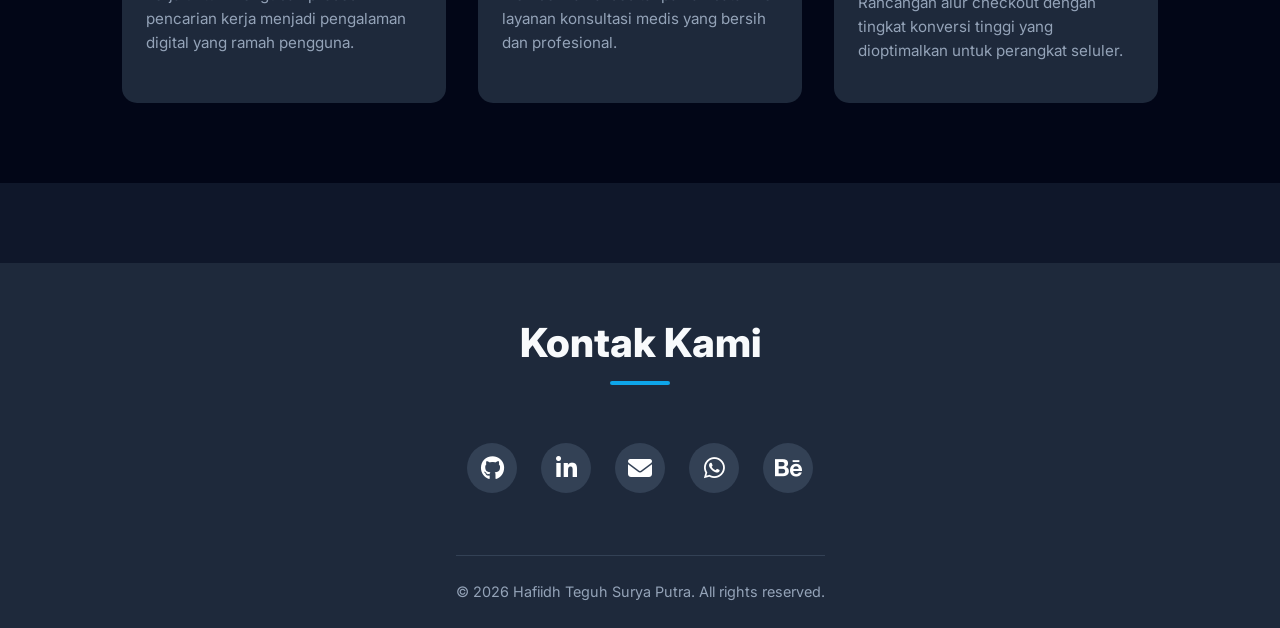
==== commit 04d2a228: "update: menambahkan halaman detail proyek, cv baru, galeri gambar, dan memperbarui gaya/desain porto" ====
--- a/index.html
+++ b/index.html
@@ -1,28 +1,34 @@
 <!DOCTYPE html>
-<html lang="en">
+<html lang="id">
+
 <head>
     <meta charset="UTF-8">
     <meta name="viewport" content="width=device-width, initial-scale=1.0">
-    <title>Hafiidh Teguh Surya Putra | Software Developer Portfolio</title>
-    <meta name="description" content="Portfolio of Hafiidh, a Software Developer specializing in Laravel, Python, and modern web development.">
+    <title>Hafiidh Teguh Surya Putra | Portofolio Software Developer</title>
+    <meta name="description"
+        content="Portofolio Hafiidh, seorang Software Developer yang berfokus pada Laravel, Python, dan pengembangan web modern.">
     <link rel="preconnect" href="https://fonts.googleapis.com">
     <link rel="preconnect" href="https://fonts.gstatic.com" crossorigin>
     <link href="https://fonts.googleapis.com/css2?family=Inter:wght@300;400;600;800&display=swap" rel="stylesheet">
     <link rel="stylesheet" href="style.css">
+    <link rel="stylesheet" href="https://cdnjs.cloudflare.com/ajax/libs/font-awesome/6.5.1/css/all.min.css">
     <script src="https://kit.fontawesome.com/a076d05399.js" crossorigin="anonymous"></script>
 </head>
+
 <body>
     <header class="header">
         <nav class="nav container">
-            <a href="#" class="nav-logo">Hafiidh.</a>
+            <a href="#" class="nav-logo">Hafiidh Portofolio.</a>
             <ul class="nav-menu">
-                <li><a href="#home" class="nav-link active">Home</a></li>
-                <li><a href="#about" class="nav-link">About</a></li>
-                <li><a href="#skills" class="nav-link">Skills</a></li>
-                <li><a href="#projects" class="nav-link">Projects</a></li>
+                <li><a href="#home" class="nav-link active">Beranda</a></li>
+                <li><a href="#about" class="nav-link">Tentang</a></li>
+                <li><a href="#skills" class="nav-link">Keahlian</a></li>
+                <li><a href="#projects" class="nav-link">Proyek</a></li>
+                <li><a href="assets/cv.pdf" download class="nav-link">CV <i class="fas fa-download"
+                            style="margin-left: 4px; font-size: 0.8rem;"></i></a></li>
                 <a href="https://wa.me/6281227630258" target="_blank" class="nav-link btn-contact">
-                        Contact Me <i class="fab fa-whatsapp" style="margin-left: 5px;"></i>
-                    </a>
+                    Hubungi Saya <i class="fab fa-whatsapp" style="margin-left: 5px;"></i>
+                </a>
             </ul>
         </nav>
     </header>
@@ -31,38 +37,48 @@
         <section class="hero section" id="home">
             <div class="container hero-container">
                 <div class="hero-content">
-                    <span class="hero-subtitle">Hello, I'm</span>
-                    <h1 class="hero-title">Hafiidh Teguh Surya Putra<br><span class="highlight">Software Developer</span></h1>
+                    <span class="hero-subtitle">Halo, Saya</span>
+                    <h2 class="hero-title">Hafiidh Teguh Surya Putra</h2>
+                    <span class="hero-subtitle">Web Developer | UI/UX Designer | Quality Assurance</span>
                     <p class="hero-description">
-                        I craft responsive, dynamic, and efficient web applications. 
-                        From developing robust Laravel backends to analyzing data with Python, I turn complex problems into elegant solutions.
+                        Saya merupakan web developer yang memiliki pengalaman mengembangkan aplikasi web menggunakan 
+                        Laravel, PHP, dan MySQL, serta memahami analisis sistem, UI/UX Design, dan pengelolaan database. Cepat belajar, 
+                        adaptif terhadap teknologi baru, dan siap berkontribusi dalam pengembangan solusi 
+                        digital yang berkualitas.
                     </p>
                     <div class="hero-cta">
-                        <a href="#projects" class="btn btn-primary">View My Work</a>
-                        <div class="social-links">
-                            <a href="https://github.com/teguh014" target="_blank" aria-label="GitHub"><i class="fab fa-github"></i></a>
-                            <a href="#" target="_blank" aria-label="LinkedIn"><i class="fab fa-linkedin"></i></a>
-                        </div>
+                        <a href="#projects" class="btn btn-primary">Lihat Karya Saya</a>
+                        <a href="assets/cv.pdf" download class="btn btn-outline">
+                            Unduh CV <i class="fas fa-download" style="margin-left: 8px;"></i>
+                        </a>
                     </div>
                 </div>
                 <div class="hero-image">
                     <div class="blob-shape">
-                        <img src="https://images.unsplash.com/photo-1549692520-acc6669e2f0c?q=80&w=600&auto=format&fit=crop" alt="Hafiidh - Software Developer" />
+                        <img src="https://images.unsplash.com/photo-1549692520-acc6669e2f0c?q=80&w=600&auto=format&fit=crop"
+                            alt="Hafiidh - Software Developer" />
                     </div>
                 </div>
             </div>
         </section>
 
+
         <section class="about section" id="about">
             <div class="container">
-                <h2 class="section-title">About Me</h2>
+                <h2 class="section-title">Tentang Saya</h2>
                 <div class="about-content">
                     <div class="about-text">
                         <p>
-                            I am a Software Developer and a graduate of the Information Systems program at Universitas Amikom Yogyakarta (GPA: 3.78). I have a strong foundation in both web development and data analysis, bridging the gap between functional code and actionable insights.
-                        </p>
-                        <p>
-                            I specialize in building management and inventory systems using Laravel and PHP, and I'm highly comfortable operating Linux environments via the CLI. I constantly strive to learn new technologies, refine my UI/UX design skills in Figma, and build scalable, user-friendly solutions.
+                        Saya adalah Fresh Graduate S1 Sistem Informasi Universitas Amikom Yogyakarta dengan 
+                        IPK 3,78 yang memiliki minat dan kompetensi di bidang Software Development, khususnya 
+                        pengembangan aplikasi web. Selama masa perkuliahan, saya telah mengembangkan berbagai 
+                        proyek berbasis Laravel, PHP, MySQL, JavaScript, serta terlibat dalam analisis sistem, 
+                        perancangan database, dan pengujian aplikasi. Saya memiliki kemampuan untuk menerjemahkan 
+                        kebutuhan pengguna menjadi solusi digital yang efektif, didukung oleh pemahaman mengenai 
+                        UI/UX Design. Sebagai seorang fresh graduate, saya memiliki semangat belajar yang tinggi, 
+                        kemampuan bekerja secara individu maupun tim, serta motivasi untuk terus berkembang dan 
+                        memberikan kontribusi nyata dalam menciptakan produk digital yang inovatif, efisien, dan 
+                        berdampak positif bagi perusahaan.
                         </p>
                     </div>
                     <div class="about-image">
@@ -74,10 +90,10 @@
 
         <section class="skills section" id="skills">
             <div class="container">
-                <h2 class="section-title">Technical Skills</h2>
+                <h2 class="section-title">Keahlian Teknis</h2>
                 <div class="skills-grid">
                     <div class="skill-category">
-                        <h3 class="skill-category-title">Frontend & Design</h3>
+                        <h3 class="skill-category-title">Frontend & Desain</h3>
                         <div class="skill-items">
                             <span class="skill-tag">HTML5</span>
                             <span class="skill-tag">CSS3</span>
@@ -98,11 +114,11 @@
                         </div>
                     </div>
                     <div class="skill-category">
-                        <h3 class="skill-category-title">Tools & Infrastructure</h3>
+                        <h3 class="skill-category-title">Alat & Infrastruktur</h3>
                         <div class="skill-items">
                             <span class="skill-tag">Git & GitHub</span>
                             <span class="skill-tag">Linux (Ubuntu/Debian)</span>
-                            <span class="skill-tag">Command Line Interface</span>
+                            <span class="skill-tag">Command Line Interface (CLI)</span>
                             <span class="skill-tag">RESTful APIs</span>
                         </div>
                     </div>
@@ -110,126 +126,158 @@
             </div>
         </section>
 
-        <section class="projects section" id="projects">
-            <div class="container">
-                <h2 class="section-title">Featured Projects</h2>
-                <div class="projects-grid">
-                    <article class="project-card">
-                        <div class="project-img-wrapper">
-                            <img src="assets/images/1.jpg" alt="Hafiidh - Web Programmer" />
-                            <div class="project-overlay">
-                                <a href="https://github.com/teguh014/SewaLapangan.git" target="_blank" class="btn btn-sm btn-outline">GitHub</a>
-                            </div>
-                        </div>
-                        <div class="project-info">
-                            <h3 class="project-title">Web-Based Hall Rental Information System</h3>
-                            <p class="project-description">A modern web application designed to simplify hall booking and rental management. 
-                                This system allows users to view hall availability, make reservations online, and manage schedules efficiently, 
-                                while administrators can handle bookings, customer data, and reports in one integrated platform.</p>
-                            
-                        </div>
-                    </article>
-                    
-                    <article class="project-card">
-                        <div class="project-img-wrapper">
-                            <img src="assets/images/2.jpg" alt="Hafiidh - Web Programmer" />
-                            <div class="project-overlay">
-                                <a href="https://github.com/teguh014/tech-company-profile.git" target="_blank" class="btn btn-sm btn-outline">GitHub</a>
-                            </div>
-                        </div>
-                        <div class="project-info">
-                            <h3 class="project-title">Tech-Company-Profile </h3>
-                            <p class="project-description">Transform your hall rental business with a smart and efficient digital platform. 
-                                This landing page is designed to introduce a modern hall rental management system that helps customers easily browse available halls, 
-                                check schedules, and make online bookings anytime..</p>
-                            
-                        </div>
-                    </article>
-
-                    <article class="project-card">
-                        <div class="project-img-wrapper">
-                            <img src="assets/images/3.jpg" alt="Hafiidh - Web Programmer" />
-                            <div class="project-overlay">
-                                <a href="https://github.com/teguh014/roti-senja.git" target="_blank" class="btn btn-sm btn-outline">GitHub</a>
-                            </div>
-                        </div>
-                        <div class="project-info">
-                            <h3 class="project-title">"Roti Senja" Ordering Website</h3>
-                            <p class="project-description">A modern online bakery ordering website designed to make purchasing 
-                                fresh bread and pastries easier and faster. Customers can browse available menus, view product details, 
-                                place orders online, and choose delivery or pickup options conveniently..</p>
-                
-                        </div>
-                    </article>
-
-                    <article class="project-card">
-                        <div class="project-img-wrapper">
-                            <img src="assets/images/4.jpg" alt="Hafiidh - Web Programmer" />
-                            <div class="project-overlay">
-                                <a href="https://www.behance.net/gallery/230503171/FINDLOKER-Web-App-UI-KIT/modules/1321354017" target="_blank" class="btn btn-sm btn-outline">BEHANCE</a>
-                            </div>
-                        </div>
-                        <div class="project-info">
-                            <h3 class="project-title">Designing a Friendly and Efficient Job Portal: The Findloker Story</h3>
-                            <p class="project-description">Findloker is a job portal UI/UX design focused on streamlining the 
-                                job-hunting process through a friendly and efficient interface. The project aims to transform 
-                                the often-stressful task of searching for work into a pleasant, structured, and modern digital 
-                                experience.</p>
-                            
-                        </div>
-                    </article>
-
-                    <article class="project-card">
-                        <div class="project-img-wrapper">
-                            <img src="assets/images/5.jpg" alt="Hafiidh - Web Programmer" />
-                            <div class="project-overlay">
-                                <a href="https://www.behance.net/gallery/230504215/HEALTHIER-UI-DESIGN" target="_blank" class="btn btn-sm btn-outline">BEHANCE</a>
-                            </div>
-                        </div>
-                        <div class="project-info">
-                            <h3 class="project-title">UIUX - Healthier: An End-to-End Solution for Online Pharmacy and Consultation Services</h3>
-                            <p class="project-description">Healthier is a comprehensive HealthTech landing page designed to provide seamless access 
-                                to medical consultations and pharmacy services. The project focuses on building trust and reliability through a clean, 
-                                professional interface that caters to users' healthcare needs 24/7.</p>
-                            
-                        </div>
-                    </article>
-
-                    <article class="project-card">
-                        <div class="project-img-wrapper">
-                            <img src="assets/images/6.jpg" alt="Hafiidh - Web Programmer" />
-                            <div class="project-overlay">
-                                <a href="https://www.behance.net/gallery/192630683/UIUX-Design-E-Commerce-Checkout" target="_blank" class="btn btn-sm btn-outline">BEHANCE</a>
-                            </div>
-                        </div>
-                        <div class="project-info">
-                            <h3 class="project-title">E-Commerce Design System: Building a Scalable Checkout Interface</h3>
-                            <p class="project-description">This project focuses on designing a high-conversion E-Commerce 
-                                Checkout System optimized for mobile users. The goal is to minimize friction during the final
-                                stages of the purchasing journey by creating a scalable, intuitive, and aesthetically pleasing 
-                                interface.</p>
-                            
-                        </div>
-                    </article>
-                </div>
-            </div>
-        </section>
-
-    <!-- Project Modal -->
-    <div id="projectModal" class="modal">
-        <div class="modal-content">
-            <span class="close-modal">&times;</span>
-            <div class="modal-body">
-                <img id="modalImage" src="" alt="Project Image" class="modal-img">
-                <div class="modal-info">
-                    <h2 id="modalTitle">Project Title</h2>
-                    <p id="modalDescription">Project Description</p>
-                    <a id="modalLink" href="#" target="_blank" class="btn btn-primary">View Project</a>
-                </div>
-            </div>
+      <section class="projects section" id="projects">
+    <div class="container">
+        <h2 class="section-title">Proyek Pilihan</h2>
+        
+        <div class="projects-grid">
+            <article class="project-card">
+                <div class="project-img-wrapper">
+                    <img src="assets/images/1.jpg" alt="Sistem Penyewaan Gedung" />
+                    <div class="project-overlay">
+                        <a href="project-1.html" class="btn btn-primary">Lihat Detail</a>
+                        <a href="https://github.com/teguh014/SewaLapangan.git" target="_blank" class="btn btn-outline">GitHub</a>
+                    </div>
+                </div>
+                <div class="project-info">
+                    <div class="project-tags">
+                        <span class="tag">Laravel</span>
+                        <span class="tag">JavaScript</span>
+                    </div>
+                    <h3 class="project-title">Sistem Penyewaan Gedung</h3>
+                    <p class="project-description">Aplikasi web untuk menyederhanakan ketersediaan, reservasi online, dan manajemen jadwal gedung terintegrasi.</p>
+                </div>
+            </article>
+
+            <article class="project-card">
+                <div class="project-img-wrapper">
+                    <img src="assets/images/2.jpg" alt="Profil Perusahaan Teknologi" />
+                    <div class="project-overlay">
+                        <a href="project-2.html" class="btn btn-primary">Lihat Detail</a>
+                        <a href="https://github.com/teguh014/tech-company-profile.git" target="_blank" class="btn btn-outline">GitHub</a>
+                    </div>
+                </div>
+                <div class="project-info">
+                    <div class="project-tags">
+                        <span class="tag">HTML/CSS</span>
+                        <span class="tag">Bootstrap</span>
+                    </div>
+                    <h3 class="project-title">Company Profile Teknologi</h3>
+                    <p class="project-description">Landing page modern untuk memperkenalkan sistem manajemen penyewaan gedung dengan antarmuka yang responsif.</p>
+                </div>
+            </article>
+
+            <article class="project-card">
+                <div class="project-img-wrapper">
+                    <img src="assets/images/3.jpg" alt="Roti Senja" />
+                    <div class="project-overlay">
+                        <a href="project-3.html" class="btn btn-primary">Lihat Detail</a>
+                        <a href="https://github.com/teguh014/roti-senja.git" target="_blank" class="btn btn-outline">GitHub</a>
+                    </div>
+                </div>
+                <div class="project-info">
+                    <div class="project-tags">
+                        <span class="tag">PHP</span>
+                        <span class="tag">MySQL</span>
+                    </div>
+                    <h3 class="project-title">E-Commerce "Roti Senja"</h3>
+                    <p class="project-description">Platform pemesanan toko roti online yang memudahkan pelanggan memilih produk dan metode pengiriman secara instan.</p>
+                </div>
+            </article>
+
+            <article class="project-card">
+                <div class="project-img-wrapper">
+                    <img src="assets/images/4.jpg" alt="Findloker UI/UX" />
+                    <div class="project-overlay">
+                        <a href="project-4.html" class="btn btn-primary">Lihat Detail</a>
+                        <a href="https://www.behance.net/gallery/230503171/FINDLOKER-Web-App-UI-KIT" target="_blank" class="btn btn-outline">Behance</a>
+                    </div>
+                </div>
+                <div class="project-info">
+                    <div class="project-tags">
+                        <span class="tag">Figma</span>
+                        <span class="tag">UI/UX</span>
+                    </div>
+                    <h3 class="project-title">UI/UX Portal "Findloker"</h3>
+                    <p class="project-description">Eksplorasi antarmuka portal lowongan kerja untuk mengubah proses pencarian kerja menjadi pengalaman digital yang ramah pengguna.</p>
+                </div>
+            </article>
+
+            <article class="project-card">
+                <div class="project-img-wrapper">
+                    <img src="assets/images/5.jpg" alt="Healthier UI/UX" />
+                    <div class="project-overlay">
+                        <a href="project-5.html" class="btn btn-primary">Lihat Detail</a>
+                        <a href="https://www.behance.net/gallery/230504215/HEALTHIER-UI-DESIGN" target="_blank" class="btn btn-outline">Behance</a>
+                    </div>
+                </div>
+                <div class="project-info">
+                    <div class="project-tags">
+                        <span class="tag">Figma</span>
+                        <span class="tag">UI/UX</span>
+                    </div>
+                    <h3 class="project-title">Layanan Apotek "Healthier"</h3>
+                    <p class="project-description">Desain landing page HealthTech untuk memberikan akses tanpa hambatan ke layanan konsultasi medis yang bersih dan profesional.</p>
+                </div>
+            </article>
+
+            <article class="project-card">
+                <div class="project-img-wrapper">
+                    <img src="assets/images/6.jpg" alt="E-Commerce Checkout" />
+                    <div class="project-overlay">
+                        <a href="project-6.html" class="btn btn-primary">Lihat Detail</a>
+                        <a href="https://www.behance.net/gallery/192630683/UIUX-Design-E-Commerce-Checkout" target="_blank" class="btn btn-outline">Behance</a>
+                    </div>
+                </div>
+                <div class="project-info">
+                    <div class="project-tags">
+                        <span class="tag">Figma</span>
+                        <span class="tag">UI/UX</span>
+                    </div>
+                    <h3 class="project-title">UI/UX Checkout E-Commerce</h3>
+                    <p class="project-description">Rancangan alur checkout dengan tingkat konversi tinggi yang dioptimalkan untuk perangkat seluler.</p>
+                </div>
+            </article>
         </div>
     </div>
-
-    <script src="script.js"></script>
+</section>
+        
+<footer class="portfolio-footer">
+    <div class="container">
+        
+         <div class="container">
+        <h2 class="section-title">Kontak Kami</h2>
+        
+        <div class="footer-socials">
+            <a href="https://github.com/teguh014" target="_blank" class="social-icon" aria-label="GitHub">
+                <i class="fab fa-github"></i> 
+            </a>
+            <a href="#" target="_blank" class="social-icon" aria-label="LinkedIn">
+                <i class="fab fa-linkedin-in"></i>
+            </a>
+            <a href="https://mail.google.com/mail/?view=cm&fs=1&to=hafiidhteguh2503@gmail.com" target="_blank" class="social-icon" aria-label="Email">
+                <i class="fas fa-envelope"></i>
+            </a>
+            <a href="https://wa.me/6281234567890" target="_blank" class="social-icon" aria-label="WhatsApp">
+                <i class="fab fa-whatsapp"></i>
+            </a>
+            <a href="https://www.behance.net/username-anda" target="_blank" class="social-icon" aria-label="Behance">
+                <i class="fab fa-behance"></i>
+            </a>
+        </div>
+        
+        <div class="footer-bottom">
+            <p>&copy; <span id="current-year"></span> Hafiidh Teguh Surya Putra. All rights reserved.</p>
+        </div>
+    </div>
+</footer>
+
+<!-- Script untuk tahun yang update otomatis -->
+<script>
+    document.getElementById("current-year").textContent = new Date().getFullYear();
+</script>
+
+        <script src="script.js"></script>
 </body>
+
 </html>
--- a/style.css
+++ b/style.css
@@ -232,7 +232,8 @@
 .hero-cta {
     display: flex;
     align-items: center;
-    gap: 2rem;
+    gap: 1.5rem;
+    flex-wrap: wrap;
 }
 
 .social-links {
@@ -314,16 +315,13 @@
 
 .about-text p {
     text-align: justify;
-    /* Membuat teks rata kanan-kiri */
     text-justify: inter-word;
-    /* Mengatur spasi antar kata agar lebih rapi */
+    text-align-last: justify; /* Memaksa baris terakhir ikut rata penuh */
     line-height: 1.8;
-    /* Menambah sedikit spasi antar baris agar lebih enak dibaca */
     color: var(--text-secondary);
     margin-bottom: 1.5rem;
     font-size: 1.1rem;
 }
-
 .about-image {
     display: flex;
     justify-content: center;
@@ -716,6 +714,69 @@
     }
 }
 
+/* --- Project Gallery --- */
+.project-gallery {
+    margin-top: 4rem;
+}
+
+.gallery-title {
+    font-size: 2rem;
+    margin-bottom: 2rem;
+    color: var(--text-primary);
+    border-left: 4px solid var(--accent-color);
+    padding-left: 1rem;
+}
+
+.gallery-grid {
+    display: grid;
+    grid-template-columns: repeat(auto-fit, minmax(300px, 1fr));
+    gap: 2rem;
+}
+
+.gallery-item {
+    background-color: var(--bg-card);
+    border-radius: 15px;
+    overflow: hidden;
+    box-shadow: 0 4px 15px rgba(0,0,0,0.2);
+    transition: var(--transition);
+}
+
+.gallery-item:hover {
+    transform: translateY(-5px);
+    box-shadow: 0 10px 25px rgba(0,0,0,0.4);
+}
+
+.gallery-img-wrapper {
+    height: 200px;
+    overflow: hidden;
+}
+
+.gallery-img-wrapper img {
+    width: 100%;
+    height: 100%;
+    object-fit: cover;
+    transition: transform 0.5s ease;
+}
+
+.gallery-item:hover .gallery-img-wrapper img {
+    transform: scale(1.05);
+}
+
+.gallery-info {
+    padding: 1.5rem;
+}
+
+.gallery-info h3 {
+    font-size: 1.2rem;
+    margin-bottom: 0.5rem;
+    color: var(--text-primary);
+}
+
+.gallery-info p {
+    color: var(--text-secondary);
+    font-size: 0.95rem;
+}
+
 /* --- Responsive Design --- */
 @media screen and (max-width: 992px) {
 
@@ -757,4 +818,226 @@
     .contact-container {
         padding: 2rem;
     }
-}+}
+/* Styling Khusus Ikon Medsos di Footer */
+.footer-socials {
+    display: flex;
+    gap: 20px;
+    margin-top: 20px;
+}
+
+.footer-socials a {
+    color: #ffffff; /* Warna putih awal */
+    font-size: 1.5rem;
+    transition: all 0.3s ease;
+}
+
+.footer-socials a:hover {
+    color: #00a8ff; /* Warna biru saat hover (sesuaikan dengan logo kamu) */
+    transform: translateY(-3px); /* Efek sedikit melompat ke atas */
+}
+
+/* Pastikan footer background tetap gelap seperti di gambar */
+.footer {
+    background-color: #050a18; /* Biru sangat gelap sesuai gambar */
+    padding: 40px 0 20px;
+    color: white;
+}
+
+.footer-logo {
+    color: #00a8ff;
+    font-weight: 800;
+    text-decoration: none;
+    font-size: 1.5rem;
+}
+
+.footer-text {
+    margin: 15px 0;
+    opacity: 0.9;
+}
+
+.footer-bottom {
+    margin-top: 30px;
+    border-top: 1px solid rgba(255, 255, 255, 0.1);
+    padding-top: 20px;
+    font-size: 0.9rem;
+}
+
+/* Container gambar */
+.project-img-wrapper {
+    position: relative;
+    width: 100%;
+    /* Menggunakan aspect-ratio agar ukuran seragam (misal: 16:9 untuk bentuk lanskap) */
+    aspect-ratio: 16 / 9; 
+    /* Jika Anda lebih suka menetapkan tinggi tetap (misalnya 220px), hapus baris di atas dan gunakan: height: 220px; */
+    overflow: hidden;
+    background-color: #f8fafc; /* Warna latar belakang sementara gambar dimuat */
+}
+
+/* Pengaturan gambar di dalamnya */
+.project-img-wrapper img {
+    width: 100%;
+    height: 100%;
+    /* object-fit: cover adalah kunci agar gambar dipotong (crop) pas dengan kotak tanpa merusak rasio (distorsi) */
+    object-fit: cover; 
+    /* Memastikan gambar selalu berpusat di tengah saat di-crop */
+    object-position: center; 
+    transition: transform 0.5s ease;
+}
+
+/* Efek zoom saat hover (opsional, sudah ada sebelumnya) */
+.project-card:hover .project-img-wrapper img {
+    transform: scale(1.05);
+}
+/* Styling Utama Footer */
+.portfolio-footer {
+    background-color: #1e293b; /* Warna latar belakang gelap (opsional, bisa diubah) */
+    padding: 3rem 0 1.5rem;
+    margin-top: 5rem;
+}
+
+.portfolio-footer .container {
+    display: flex;
+    flex-direction: column;
+    align-items: center; /* Memusatkan semua konten */
+    max-width: 1200px;
+    margin: 0 auto;
+    padding: 0 2rem;
+}
+
+/* Ikon Media Sosial */
+.footer-socials {
+    display: flex;
+    gap: 1.5rem; /* Jarak antar ikon */
+    margin-bottom: 2rem;
+}
+
+.social-icon {
+    display: inline-flex;
+    justify-content: center;
+    align-items: center;
+    width: 50px;
+    height: 50px;
+    background-color: #334155;
+    color: #ffffff;
+    border-radius: 50%;
+    text-decoration: none;
+    font-size: 1.5rem;
+    transition: all 0.3s ease;
+}
+
+/* Efek Hover pada Ikon */
+.social-icon:hover {
+    background-color: #2563eb; /* Biru terang saat kursor diarahkan */
+    transform: translateY(-5px); /* Efek ikon terangkat */
+    box-shadow: 0 5px 15px rgba(37, 99, 235, 0.4);
+}
+
+/* Bagian Bawah (Copyright) */
+.footer-bottom {
+    text-align: center;
+    color: #94a3b8;
+    font-size: 0.9rem;
+    border-top: 1px solid #334155;
+    padding-top: 1.5rem;
+    width: 100%;
+}
+
+.footer-bottom p {
+    margin: 0;
+}
+
+/* =========================================
+   STYLING HALAMAN DETAIL PROYEK (PROJECT 1)
+   ========================================= */
+
+/* Jarak area utama detail proyek */
+.project-detail {
+    padding-top: 120px;
+    padding-bottom: 50px;
+}
+
+/* Tombol "Back to Projects" */
+.back-link {
+    display: inline-flex;
+    align-items: center;
+    gap: 0.5rem;
+    color: #2563eb; /* Warna biru aksen */
+    font-weight: 600;
+    margin-bottom: 2rem;
+    text-decoration: none;
+    transition: all 0.3s ease;
+}
+
+.back-link:hover {
+    color: #1d4ed8;
+    transform: translateX(-5px);
+}
+
+/* Gambar Utama Proyek */
+.project-detail-img {
+    width: 100%;
+    max-height: 500px;
+    object-fit: cover;
+    border-radius: 20px;
+    margin-bottom: 2rem;
+    box-shadow: 0 10px 30px rgba(0, 0, 0, 0.15);
+    transition: all 0.3s ease;
+}
+
+/* Judul Proyek */
+.project-detail-title {
+    font-size: 2.5rem;
+    font-weight: 800;
+    color: #1e293b;
+    margin-bottom: 1.5rem;
+    line-height: 1.2;
+}
+
+/* Paragraf Deskripsi */
+.project-detail-desc {
+    font-size: 1.1rem;
+    color: #475569;
+    line-height: 1.8;
+    margin-bottom: 1.5rem;
+    text-align: justify;
+}
+
+/* Paragraf Deskripsi untuk Background Gelap */
+.project-detail-desc {
+    font-size: 1.1rem;
+    color: #cbd5e1; /* Berubah menjadi abu-abu terang */
+    line-height: 1.8;
+    margin-bottom: 1.5rem;
+    text-align: justify;
+}
+
+/* Daftar Fitur (UL & LI) untuk Background Gelap */
+.project-features {
+    list-style-type: disc;
+    padding-left: 1.5rem;
+    margin-bottom: 2.5rem;
+    color: #cbd5e1; /* Berubah menjadi abu-abu terang */
+    font-size: 1.05rem;
+    line-height: 1.8;
+}
+
+.project-features li {
+    margin-bottom: 0.8rem;
+}
+
+/* Mempertegas teks miring di dalam fitur (misal: real-time, user-friendly) */
+.project-features li em {
+    color: #ffffff; /* Putih terang agar kata kunci lebih menonjol */
+    font-weight: 600;
+    font-style: italic; 
+}
+
+/* Styling untuk teks deskripsi di bagian Hero */
+.hero-description {
+    text-align: justify;
+    text-justify: inter-word; /* Membantu mengatur spasi antar kata agar lebih rapi */
+    line-height: 1.8; /* Memberikan jarak antar baris agar tetap nyaman dibaca */
+    margin-bottom: 2rem; /* Jarak bawah jika ada tombol setelah teks ini */
+}
+
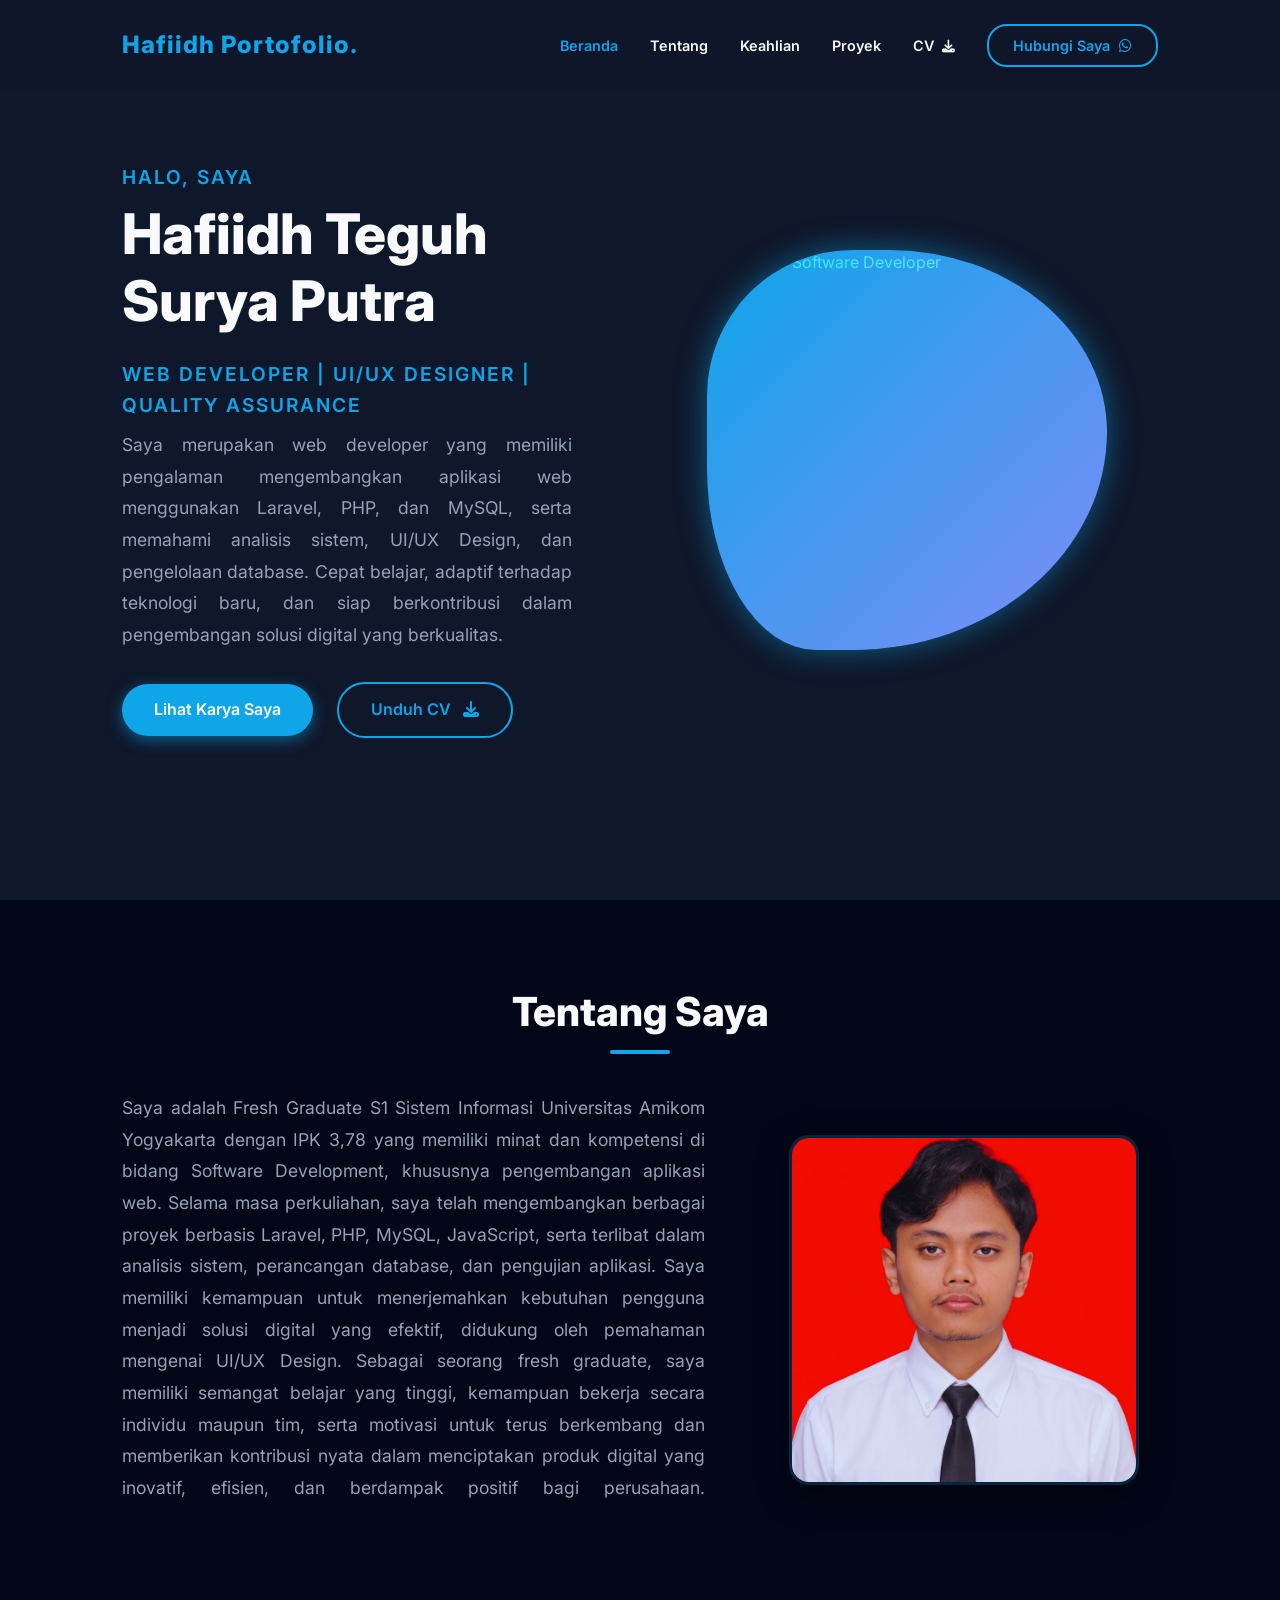
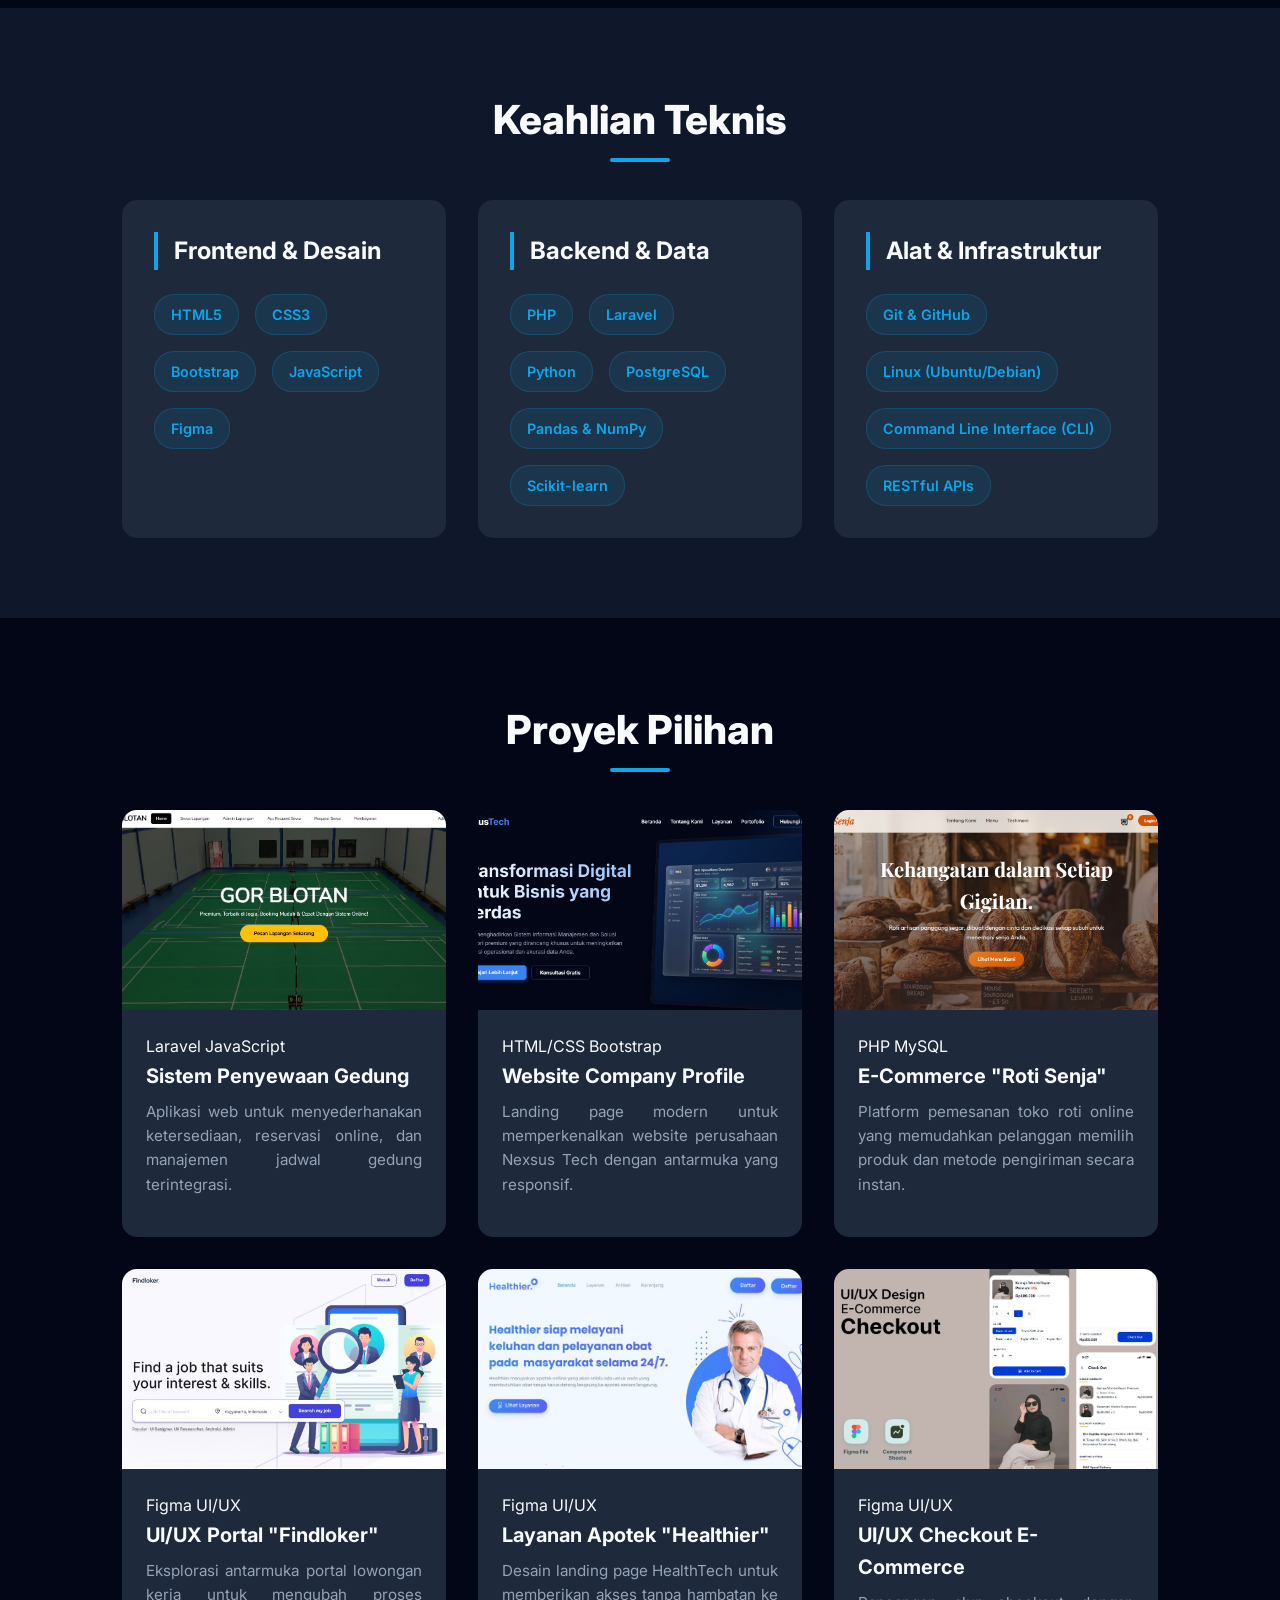
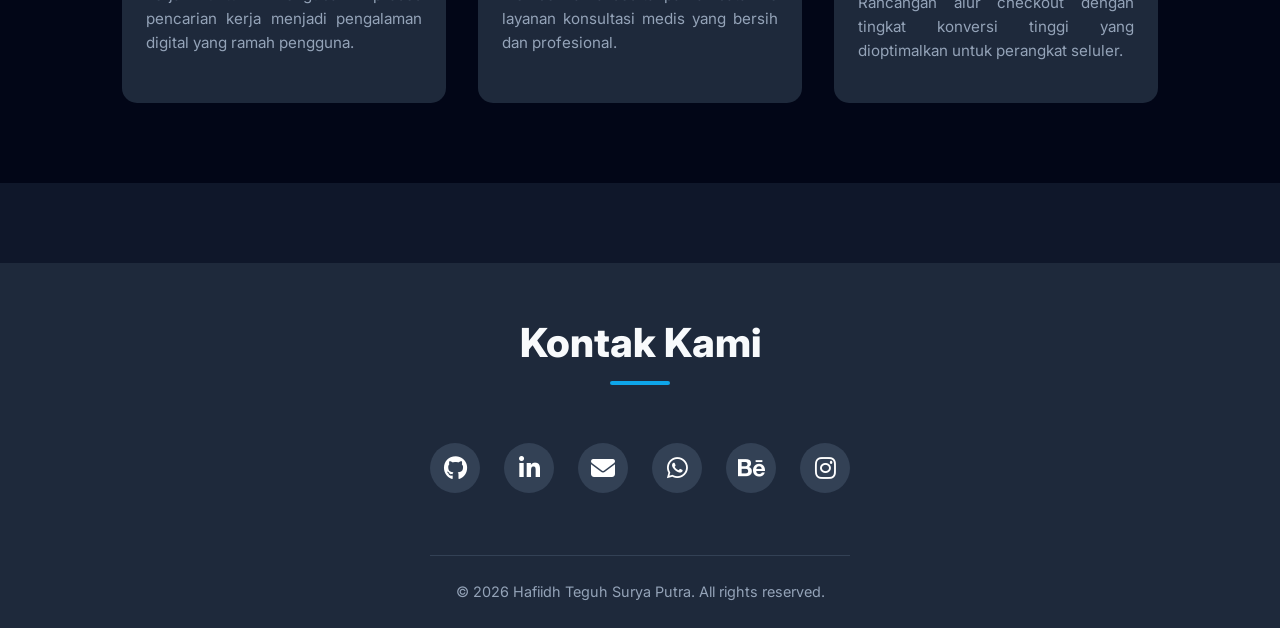
==== commit 95cf9f2d: "Update portfolio project details, gallery information, and styles" ====
--- a/index.html
+++ b/index.html
@@ -48,7 +48,7 @@
                     </p>
                     <div class="hero-cta">
                         <a href="#projects" class="btn btn-primary">Lihat Karya Saya</a>
-                        <a href="assets/cv.pdf" download class="btn btn-outline">
+                        <a href="assets/CV HAFIIDH TEGUH SURYA PUTRA_WEB.pdf" download class="btn btn-outline">
                             Unduh CV <i class="fas fa-download" style="margin-left: 8px;"></i>
                         </a>
                     </div>
@@ -127,7 +127,7 @@
         </section>
 
       <section class="projects section" id="projects">
-    <div class="container">
+        <div class="container">
         <h2 class="section-title">Proyek Pilihan</h2>
         
         <div class="projects-grid">
@@ -162,8 +162,9 @@
                         <span class="tag">HTML/CSS</span>
                         <span class="tag">Bootstrap</span>
                     </div>
-                    <h3 class="project-title">Company Profile Teknologi</h3>
-                    <p class="project-description">Landing page modern untuk memperkenalkan sistem manajemen penyewaan gedung dengan antarmuka yang responsif.</p>
+                    <h3 class="project-title">Website Company Profile</h3>
+                    <p class="project-description">Landing page modern untuk memperkenalkan website perusahaan Nexsus Tech dengan 
+                        antarmuka yang responsif.</p>
                 </div>
             </article>
 
@@ -181,7 +182,8 @@
                         <span class="tag">MySQL</span>
                     </div>
                     <h3 class="project-title">E-Commerce "Roti Senja"</h3>
-                    <p class="project-description">Platform pemesanan toko roti online yang memudahkan pelanggan memilih produk dan metode pengiriman secara instan.</p>
+                    <p class="project-description">Platform pemesanan toko roti online yang memudahkan pelanggan 
+                        memilih produk dan metode pengiriman secara instan.</p>
                 </div>
             </article>
 
@@ -263,6 +265,9 @@
             </a>
             <a href="https://www.behance.net/username-anda" target="_blank" class="social-icon" aria-label="Behance">
                 <i class="fab fa-behance"></i>
+            </a>
+            <a href="https://www.behance.net/username-anda" target="_blank" class="social-icon" aria-label="Instagram">
+                <i class="fab fa-instagram"></i>
             </a>
         </div>
         
--- a/style.css
+++ b/style.css
@@ -1041,3 +1041,10 @@
     margin-bottom: 2rem; /* Jarak bawah jika ada tombol setelah teks ini */
 }
 
+.gallery-info p {
+    text-align: justify;
+}
+
+.project-description {
+    text-align: justify;
+}
